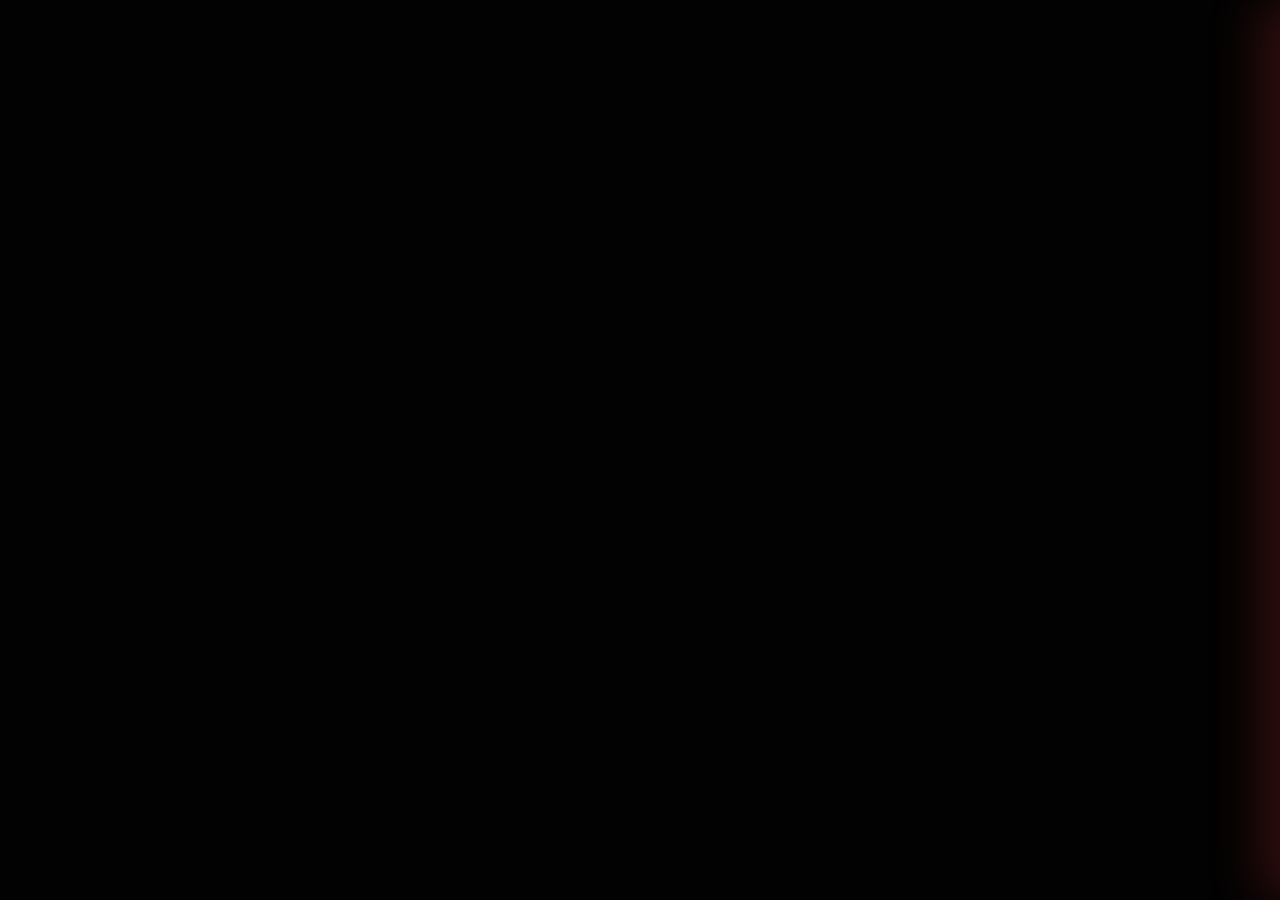
==== index.html @ f8d6e6d7 "Add files via upload" ====
<!DOCTYPE html>
<html lang="tr">
<head>
    <meta charset="UTF-8">
    <meta name="viewport" content="width=device-width, initial-scale=1.0">
    <title>The Aero Group | Hub</title>
    <link rel="stylesheet" href="style.css">
</head>
<body>

    <div id="hub-screen">
        <div class="hub-intro" id="hub-intro">
            <img src="WhatsApp Image 2026-09-01 at 22.31.43.jpeg" alt="The Aero Group">
        </div>
        
        <div class="hub-projects" id="hub-projects">
            <h2>Aktif Projeler</h2>
            <div class="project-grid">
                <div class="project-card" id="open-aeromc">
                    <img src="aeromc.png" alt="AeroMC Logo">
                    <span>AeroMC Panel</span>
                </div>
            </div>
        </div>
    </div>

    <div id="wipe-transition">
        <img src="aeroguard-v2.png" alt="Yükleniyor...">
    </div>

    <div id="aeromc-site">
        
        <div id="intro-screen"></div>
        <img src="aeromc.png" alt="AeroMC İntro" id="intro-logo" class="intro-logo-hub">

        <div class="bg-particles"></div>

        <nav class="navbar">
            <div class="nav-brand">
                <img src="aeromc.png" alt="AeroMC Logo" class="nav-logo" id="nav-logo">
                AeroMC
            </div>
            <ul class="nav-links">
                <li><a href="#features">Özellikler</a></li>
                <li><a href="#security">AeroGuard</a></li>
                <li><a href="#download">İndir</a></li>
            </ul>
            <div class="nav-copyright">&copy; 2026 AeroMC By The Aero Group</div>
        </nav>

        <header class="hero">
            <div class="hero-content">
                <img src="aeromc.png" alt="AeroMC Main Logo" class="hero-logo">
                <h1 class="glitch" data-text="AeroMC">AeroMC</h1>
                <p>Sadece bir panel değil. Exaroton, Pterodactyl ve yerel sunucuların için tam donanımlı otomasyon, güvenlik ve performans ekosistemi.</p>
                <a href="#features" class="scroll-down-btn">Keşfet ↓</a>
            </div>
        </header>

        <section id="features" class="features-wrapper">
            <h2 class="section-title">Neden AeroMC?</h2>
            <div class="features">
                <div class="feature-card clickable" data-feature="performance">
                    <h3>⚡ Akıllı Performans & Kriz Modu</h3>
                    <p>Çökme Doktoru ve Kriz Modu ile sunucunu otomatik korumaya al. (Detaylar için tıkla)</p>
                </div>
                <div class="feature-card clickable" data-feature="network">
                    <h3>☁️ Exaroton & Pterodactyl Ağı</h3>
                    <p>Tüm sunucularını tek bir Filo Paneli'nden yönet ve kredi koruması sağla. (Detaylar için tıkla)</p>
                </div>
                <div class="feature-card clickable" data-feature="mods">
                    <h3>📦 Tek Tık Mod & Eklenti Merkezi</h3>
                    <p>Modrinth entegrasyonu ile sürüm ve loader uyumlu mod arama. (Detaylar için tıkla)</p>
                </div>
                <div class="feature-card clickable" data-feature="automation">
                    <h3>🤖 Otomasyon & Bildirimler</h3>
                    <p>Discord webhook bildirimleri ve otomatik uyku/kurtarma mekanizmaları. (Detaylar için tıkla)</p>
                </div>
                <div class="feature-card clickable" data-feature="ingame">
                    <h3>🎮 Oyun İçi Kısayollar (.aeromc)</h3>
                    <p>Eklenti kurmana gerek kalmadan OP yetkilileri oyun içinden komut verebilir. (Detaylar için tıkla)</p>
                </div>
                <div class="feature-card clickable" data-feature="wizard">
                    <h3>🛠️ Gelişmiş Kurulum Sihirbazı</h3>
                    <p>Survival, SMP, Creative ve Modlu hazır şablonlarla hızlı kurulum. (Detaylar için tıkla)</p>
                </div>
            </div>
        </section>

        <section id="security" class="aeroguard-section">
            <div class="aeroguard-content">
                <img src="aeroguard-v2.png" alt="AeroGuard V2.3 Logo" class="ag-main-logo">
                <h2 class="ag-title">🛡️ AeroGuard V2.3</h2>
                <p class="ag-subtitle">Bir sunucu panelinden çok, şifreli bir dijital kasa.</p>
                
                <div class="ag-grid">
                    <div class="ag-item clickable" data-feature="ag_vault">
                        <h4>AES-256-GCM Kasa</h4>
                        <p>API anahtarları ve webhook bilgileri kilit altındadır. (İncele)</p>
                    </div>
                    <div class="ag-item clickable" data-feature="ag_protection">
                        <h4>Pano & Veri Koruması</h4>
                        <p>Kopyalama, kesme ve sürükleme tamamen kısıtlanmıştır. (İncele)</p>
                    </div>
                    <div class="ag-item clickable" data-feature="ag_path">
                        <h4>SafePathGuard</h4>
                        <p>Yerel dosya yolu izolasyonu sağlar. (İncele)</p>
                    </div>
                    <div class="ag-item clickable" data-feature="ag_tls">
                        <h4>RSA-3072 & TLS</h4>
                        <p>TLS 1.2/1.3 zorunluluğu ve Rate Limit koruması. (İncele)</p>
                    </div>
                </div>
            </div>
        </section>

        <section id="download" class="download-section">
            <h2 id="osGreeting" class="os-greeting">Sistemin Algılanıyor...</h2>
            
            <div class="download-container" id="dlContainer">
                <div class="glow-core"></div>
                <div class="shatter-piece left-piece"></div>
                <div class="shatter-piece right-piece"></div>
                <button class="download-btn" id="dlBtn">
                    <span class="os-icon" id="osIcon">💻</span>
                    <span id="btnText">Yükleniyor...</span>
                </button>
            </div>
            <div class="download-status" id="dlStatus"></div>

            <p class="license-info">
                AeroMC'yi indirerek <span id="openLicense" class="license-link">Lisans şartlarını</span> kabul etmiş olursunuz.
            </p>
        </section>

        <div id="licenseModal" class="modal">
            <div class="modal-content">
                <span class="close-modal" id="closeLicense">&times;</span>
                <h2>AeroMC Lisans Sözleşmesi</h2>
                <pre>
AeroMC Server Panel
Copyright (c) 2026 The Aero Group. All rights reserved.

This software is provided for installation and use by authorized recipients.
No right to redistribute, sell, sublicense, modify, or use the source code is
granted except by separate written permission from the copyright holder.
                </pre>
            </div>
        </div>

        <div id="featureOverlay" class="feature-overlay">
            <div class="feature-overlay-content">
                <span class="close-overlay" id="closeOverlay">&times;</span>
                <div id="foIcon" class="fo-icon"></div>
                <h2 id="foTitle" class="fo-title"></h2>
                <div id="foDesc" class="fo-desc"></div>
            </div>
        </div>
    </div> 

    <script src="app.js"></script>
</body>
</html>
---- style.css ----
* { margin: 0; padding: 0; box-sizing: border-box; }
html { scroll-behavior: smooth; }
body { font-family: 'Segoe UI', Tahoma, Geneva, Verdana, sans-serif; background-color: #000; color: #e6edf3; overflow-x: hidden; }

/* ========================================= */
/* THE AERO GROUP HUB VE GEÇİŞ               */
/* ========================================= */
#hub-screen {
    position: fixed; top: 0; left: 0; width: 100vw; height: 100vh;
    background: #020202; z-index: 100000; display: flex; justify-content: center; align-items: center;
}
.hub-intro { position: absolute; opacity: 0; animation: cinematicIntro 4s cubic-bezier(0.25, 1, 0.5, 1) forwards; }
/* Logodaki dış parlama (glow) silindi */
.hub-intro img { width: 350px; height: auto; } 

@keyframes cinematicIntro {
    0% { opacity: 0; transform: scale(0.85); filter: blur(10px); }
    25% { opacity: 1; transform: scale(1); filter: blur(0px); }
    75% { opacity: 1; transform: scale(1); filter: blur(0px); }
    100% { opacity: 0; transform: scale(1.1); filter: blur(10px); }
}

.hub-projects { position: absolute; opacity: 0; pointer-events: none; transition: opacity 1.5s ease; text-align: center; }
.hub-projects h2 { font-size: 2.5rem; margin-bottom: 50px; color: #fff; letter-spacing: 3px; text-shadow: 0 0 20px rgba(255, 255, 255, 0.3); }
.project-grid { display: flex; gap: 40px; justify-content: center; }
.project-card { background: rgba(20, 20, 25, 0.8); border: 1px solid #2a2a35; padding: 30px 40px; border-radius: 16px; cursor: pointer; transition: all 0.4s; display: flex; flex-direction: column; align-items: center; gap: 20px; min-width: 220px; position: relative; overflow: hidden; }
.project-card::before { content: ''; position: absolute; top: 0; left: 0; width: 100%; height: 4px; background: #58a6ff; transform: scaleX(0); transition: transform 0.4s; }
.project-card:hover { transform: translateY(-10px); border-color: #58a6ff; box-shadow: 0 15px 40px rgba(88, 166, 255, 0.2); background: rgba(30, 30, 40, 0.9); }
.project-card:hover::before { transform: scaleX(1); }
.project-card img { width: 90px; height: auto; transition: transform 0.4s; }
.project-card:hover img { transform: scale(1.1); }
.project-card span { font-size: 1.3rem; font-weight: bold; color: #fff; }

/* GEÇİŞ (WIPE) */
#wipe-transition {
    position: fixed; top: 0; right: -100vw; width: 100vw; height: 100vh;
    background: #020202; z-index: 200000; display: flex; justify-content: center; align-items: center;
    transition: right 0.8s cubic-bezier(0.77, 0, 0.175, 1); 
    border-left: 5px solid #ff4444; box-shadow: -20px 0 50px rgba(255, 68, 68, 0.2);
}
#wipe-transition img { width: 250px; animation: wipeSpin 1.5s ease-in-out infinite alternate; }
@keyframes wipeSpin { 0% { transform: scale(0.9) rotate(-10deg); filter: drop-shadow(0 0 20px #ff4444); } 100% { transform: scale(1.1) rotate(10deg); filter: drop-shadow(0 0 50px #ff4444); } }
.wipe-active { right: 0vw !important; }
.wipe-out { right: 100vw !important; }

/* ========================================= */
/* AEROMC SİTESİ VE UÇAN LOGO                */
/* ========================================= */
#aeromc-site { display: none; opacity: 0; transition: opacity 1s ease; position: relative; min-height: 100vh; background-color: #050505; }
.bg-particles { position: fixed; top: 0; left: 0; width: 100%; height: 100%; background: radial-gradient(circle at center, #111a2e 0%, #050505 100%); z-index: 0; }

/* Siyah Arka Plan (Uçuş Animasyonu İçin) */
#intro-screen {
    position: fixed; top: 0; left: 0; width: 100vw; height: 100vh;
    background: #050505; z-index: 100000; transition: opacity 1s ease-in-out;
}

.intro-logo-hub {
    position: fixed; top: 50%; left: 50%; transform: translate(-50%, -50%);
    width: 250px; height: auto; z-index: 100001;
    filter: drop-shadow(0 0 40px rgba(88, 166, 255, 0.8));
    animation: introFloat 2.5s ease-in-out infinite;
    pointer-events: none; opacity: 0; 
}
@keyframes introFloat { 0%, 100% { margin-top: 0; } 50% { margin-top: -25px; } }

/* NAVBAR */
.navbar { position: fixed; top: 0; left: 0; width: 100%; display: flex; justify-content: space-between; align-items: center; padding: 15px 40px; background: rgba(5, 5, 5, 0.7); backdrop-filter: blur(10px); border-bottom: 1px solid rgba(255, 255, 255, 0.05); z-index: 100; }
.nav-brand { font-size: 1.5rem; font-weight: bold; color: #58a6ff; letter-spacing: 1px; }
.nav-logo { height: 30px; width: auto; margin-right: 10px; vertical-align: middle; opacity: 0; } 
.nav-links { display: flex; list-style: none; gap: 30px; }
.nav-links a { color: #c9d1d9; text-decoration: none; transition: color 0.3s; }
.nav-links a:hover { color: #58a6ff; }
.nav-copyright { font-size: 0.8rem; color: #8b949e; }

/* KAHRAMAN ALANI VE ÖZELLİKLER */
.hero { min-height: 100vh; display: flex; justify-content: center; align-items: center; text-align: center; padding: 20px; position: relative; z-index: 5;}
.hero-logo { width: 200px; height: auto; margin-bottom: 20px; filter: drop-shadow(0 0 20px rgba(88, 166, 255, 0.4)); animation: agFloat 4s ease-in-out infinite; cursor: pointer; }
.hero-content h1 { font-size: 5rem; font-weight: 900; color: #ffffff; margin-bottom: 20px; text-shadow: 0 0 30px rgba(88, 166, 255, 0.4); }
.hero-content p { font-size: 1.2rem; color: #8b949e; max-width: 700px; margin: 0 auto 40px auto; line-height: 1.6; }

.features-wrapper { padding: 80px 20px; max-width: 1300px; margin: 0 auto; position: relative; z-index: 5;}
.section-title { text-align: center; font-size: 2.5rem; margin-bottom: 50px; color: #ffffff; }
.features { display: grid; grid-template-columns: repeat(auto-fit, minmax(350px, 1fr)); gap: 25px; }
.feature-card { background: rgba(22, 27, 34, 0.4); padding: 30px; border-radius: 12px; border: 1px solid #30363d; backdrop-filter: blur(5px); transition: transform 0.3s, border-color 0.3s; }
.feature-card:hover { transform: translateY(-5px); border-color: #58a6ff; background: rgba(22, 27, 34, 0.8); }
.feature-card h3 { color: #e6edf3; margin-bottom: 15px; font-size: 1.2rem; }
.feature-card p { color: #8b949e; line-height: 1.6; font-size: 0.95rem; }

/* AEROGUARD */
.aeroguard-section { position: relative; z-index: 5; background: linear-gradient(180deg, transparent 0%, rgba(20, 5, 5, 0.8) 20%, rgba(20, 5, 5, 0.8) 80%, transparent 100%); padding: 100px 20px; border-top: 1px solid rgba(255, 50, 50, 0.2); border-bottom: 1px solid rgba(255, 50, 50, 0.2); }
.aeroguard-content { max-width: 1000px; margin: 0 auto; text-align: center; }
.ag-main-logo { width: 150px; height: auto; margin-bottom: 25px; filter: drop-shadow(0 0 30px rgba(255, 50, 50, 0.3)); animation: agPulse 3s infinite alternate; cursor: pointer;}
.ag-title { color: #ff4444; font-size: 2.5rem; margin-bottom: 10px; text-shadow: 0 0 15px rgba(255, 50, 50, 0.4); }
.ag-subtitle { color: #8b949e; font-size: 1.1rem; margin-bottom: 50px; }
.ag-grid { display: grid; grid-template-columns: repeat(auto-fit, minmax(220px, 1fr)); gap: 20px; text-align: left; }
.ag-item { background: #050505; border: 1px solid #161b22; padding: 25px; border-radius: 10px; position: relative; overflow: hidden; }
.ag-item::before { content: ''; position: absolute; top: 0; left: 0; width: 4px; height: 100%; background: #ff4444; opacity: 0.5; }
.ag-item h4 { color: #e6edf3; margin-bottom: 10px; font-size: 1.1rem; }
.ag-item p { color: #8b949e; font-size: 0.9rem; line-height: 1.5; }

/* İNDİRME ALANI VE PATLAYAN BUTON */
.download-section { min-height: 50vh; display: flex; flex-direction: column; justify-content: center; align-items: center; text-align: center; padding: 80px 20px; position: relative; z-index: 5;}
.os-greeting { font-size: 2rem; color: #ffffff; margin-bottom: 40px; font-weight: 300; }
.os-greeting span { color: #58a6ff; font-weight: bold; }

.download-container { position: relative; display: inline-block; padding: 20px; perspective: 1000px; margin-bottom: 20px; }
.glow-core { position: absolute; top: 50%; left: 50%; transform: translate(-50%, -50%); width: 100%; height: 100%; background: radial-gradient(circle, #58a6ff 0%, transparent 70%); opacity: 0; filter: blur(20px); z-index: 0; }
.download-btn { position: relative; z-index: 10; padding: 18px 45px; font-size: 1.4rem; font-weight: bold; color: #fff; background: linear-gradient(45deg, #1f6feb, #238636); border: none; border-radius: 8px; cursor: pointer; box-shadow: 0 4px 15px rgba(0,0,0,0.5); display: flex; align-items: center; gap: 12px; transition: transform 0.1s ease; }
.shatter-piece { position: absolute; top: 50%; width: 30px; height: 70%; background: rgba(255, 255, 255, 0.1); backdrop-filter: blur(4px); border: 1px solid rgba(255, 255, 255, 0.2); border-radius: 4px; z-index: 5; pointer-events: none; }
.left-piece { left: 0; transform: translateY(-50%); }
.right-piece { right: 0; transform: translateY(-50%); }

.download-container.exploding .glow-core { opacity: 1; animation: pulseLight 1s infinite alternate; }
.download-container.exploding .left-piece { transform: translate(-100px, -50px) rotate(-45deg) scale(0.5); opacity: 0; transition: 0.5s; }
.download-container.exploding .right-piece { transform: translate(100px, 50px) rotate(45deg) scale(0.5); opacity: 0; transition: 0.5s; }
.download-container.exploding .download-btn { background: #ffffff; color: #000; transform: scale(0.95); box-shadow: 0 0 40px #58a6ff, 0 0 80px #3fb950; }

/* OVERLAY VE MODALLAR */
.modal { display: none; position: fixed; z-index: 999; left: 0; top: 0; width: 100%; height: 100%; background-color: rgba(0, 0, 0, 0.8); backdrop-filter: blur(5px); }
.modal-content { background-color: #0d1117; margin: 5% auto; padding: 30px; border: 1px solid #30363d; border-radius: 12px; width: 80%; max-width: 800px; position: relative; box-shadow: 0 15px 50px rgba(0,0,0,0.8); }
.close-modal { position: absolute; top: 20px; right: 25px; color: #8b949e; font-size: 28px; cursor: pointer; }

.feature-overlay { position: fixed; top: 0; left: 0; width: 100vw; height: 100vh; background: rgba(5, 5, 5, 0.85); backdrop-filter: blur(15px); z-index: 2000; display: flex; justify-content: center; align-items: center; opacity: 0; pointer-events: none; transition: opacity 0.4s ease; }
.feature-overlay.active { opacity: 1; pointer-events: all; }
.feature-overlay-content { background: #0d1117; border: 1px solid #30363d; padding: 60px 40px; border-radius: 16px; width: 90%; max-width: 800px; text-align: center; transform: translateY(50px) scale(0.95); transition: transform 0.4s; }
.feature-overlay.active .feature-overlay-content { transform: translateY(0) scale(1); }
.close-overlay { position: absolute; top: 20px; right: 30px; font-size: 35px; color: #8b949e; cursor: pointer; }
.fo-icon { font-size: 5rem; margin-bottom: 20px; display: inline-block; }
.fo-title { color: #58a6ff; font-size: 2.2rem; margin-bottom: 20px; }
.fo-desc { color: #c9d1d9; font-size: 1.1rem; line-height: 1.8; text-align: left; }
.fo-desc ul { margin-top: 15px; padding-left: 20px; list-style: none; }
.fo-desc ul li::before { content: "▹"; color: #3fb950; margin-right: 10px; }

.clickable { cursor: pointer; position: relative; }
.clickable::after { content: "Daha fazla bilgi ↗"; position: absolute; bottom: 15px; right: 20px; font-size: 0.8rem; color: #58a6ff; opacity: 0; transition: opacity 0.3s; }
.clickable:hover::after { opacity: 1; }

/* EFEKTLER (Mause, Patlama, Yerçekimi vb.) */
.anim-pulse { animation: agPulse 1.5s infinite alternate; }
.anim-spin { animation: agSpin 4s linear infinite; }
.anim-float { animation: agFloat 3s ease-in-out infinite; }
@keyframes agPulse { 0% { transform: scale(1); filter: drop-shadow(0 0 10px #58a6ff); } 100% { transform: scale(1.15); filter: drop-shadow(0 0 30px #58a6ff); } }
@keyframes agSpin { 100% { transform: rotate(360deg); } }
@keyframes agFloat { 0% { transform: translateY(0); } 50% { transform: translateY(-15px); } 100% { transform: translateY(0); } }

.cursor-glow { position: fixed; top: 0; left: 0; width: 500px; height: 500px; background: radial-gradient(circle, rgba(88, 166, 255, 0.08) 0%, transparent 60%); border-radius: 50%; transform: translate(-50%, -50%); pointer-events: none; z-index: 9999; mix-blend-mode: screen; }

.global-flash { position: fixed; top: 0; left: 0; width: 100vw; height: 100vh; z-index: 50; pointer-events: none; mix-blend-mode: screen; background: radial-gradient(circle farthest-corner at var(--x, 50%) var(--y, 50%), rgba(88, 166, 255, 1) 0%, rgba(63, 185, 80, 0.7) 40%, transparent 90%); clip-path: circle(0% at var(--x, 50%) var(--y, 50%)); opacity: 0; }
.global-flash.ignite { animation: flashGrow 1.2s cubic-bezier(0.25, 1, 0.5, 1) forwards; }
.global-flash.extinguish { animation: flashShrink 1s cubic-bezier(0.5, 0, 0.25, 1) forwards; }
@keyframes flashGrow { 0% { clip-path: circle(0% at var(--x, 50%) var(--y, 50%)); opacity: 0; } 10% { opacity: 1; } 100% { clip-path: circle(150% at var(--x, 50%) var(--y, 50%)); opacity: 1; } }
@keyframes flashShrink { 0% { clip-path: circle(150% at var(--x, 50%) var(--y, 50%)); opacity: 1; } 80% { opacity: 1; } 100% { clip-path: circle(0% at var(--x, 50%) var(--y, 50%)); opacity: 0; } }

.falling { animation: gravityDrop 2s cubic-bezier(0.28, 0.84, 0.42, 1) forwards !important; }
@keyframes gravityDrop {
    0% { transform: translateY(0) rotate(0deg); animation-timing-function: ease-in; }
    40% { transform: translateY(var(--drop-y)) rotate(15deg); animation-timing-function: ease-out; }
    55% { transform: translateY(calc(var(--drop-y) - 80px)) rotate(30deg); animation-timing-function: ease-in; }
    70% { transform: translateY(var(--drop-y)) rotate(45deg); animation-timing-function: ease-out; }
    85% { transform: translateY(calc(var(--drop-y) - 30px)) rotate(60deg); animation-timing-function: ease-in; }
    100% { transform: translateY(var(--drop-y)) rotate(75deg); opacity: 0.5; }
}
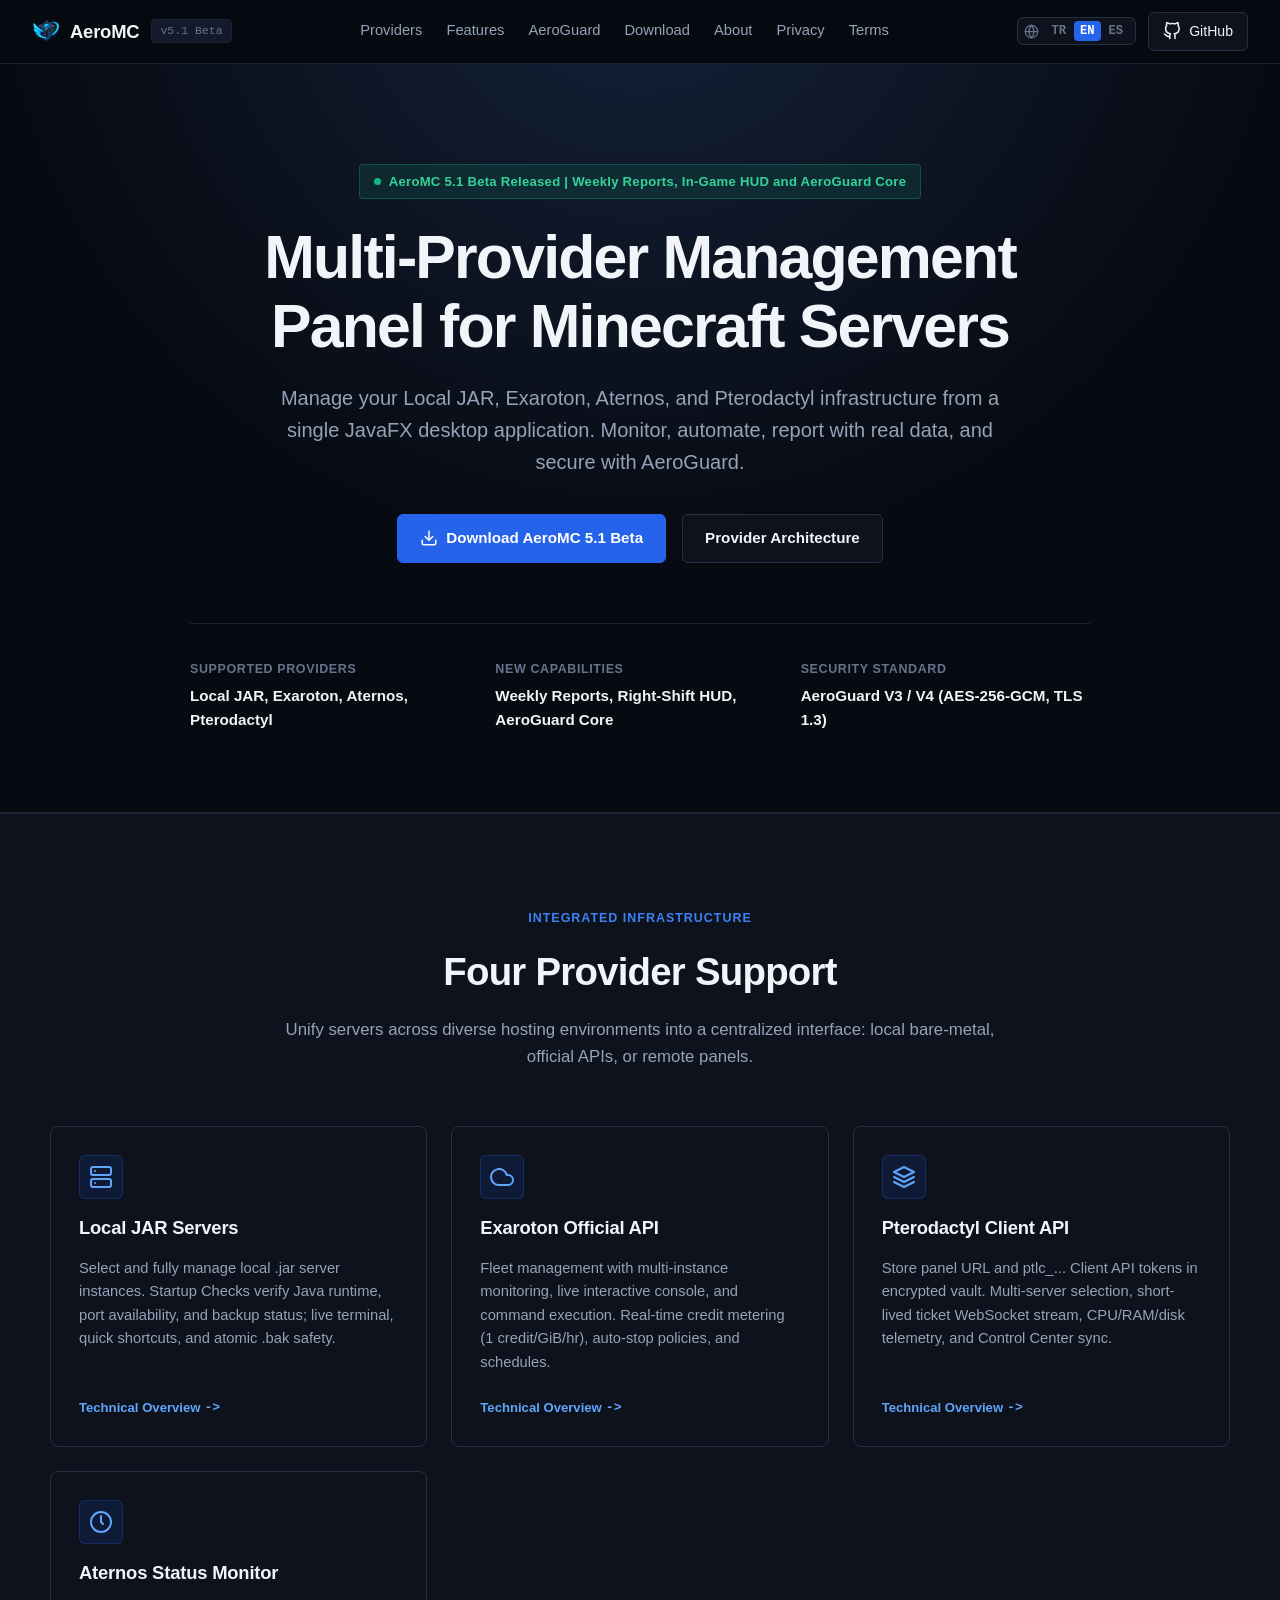
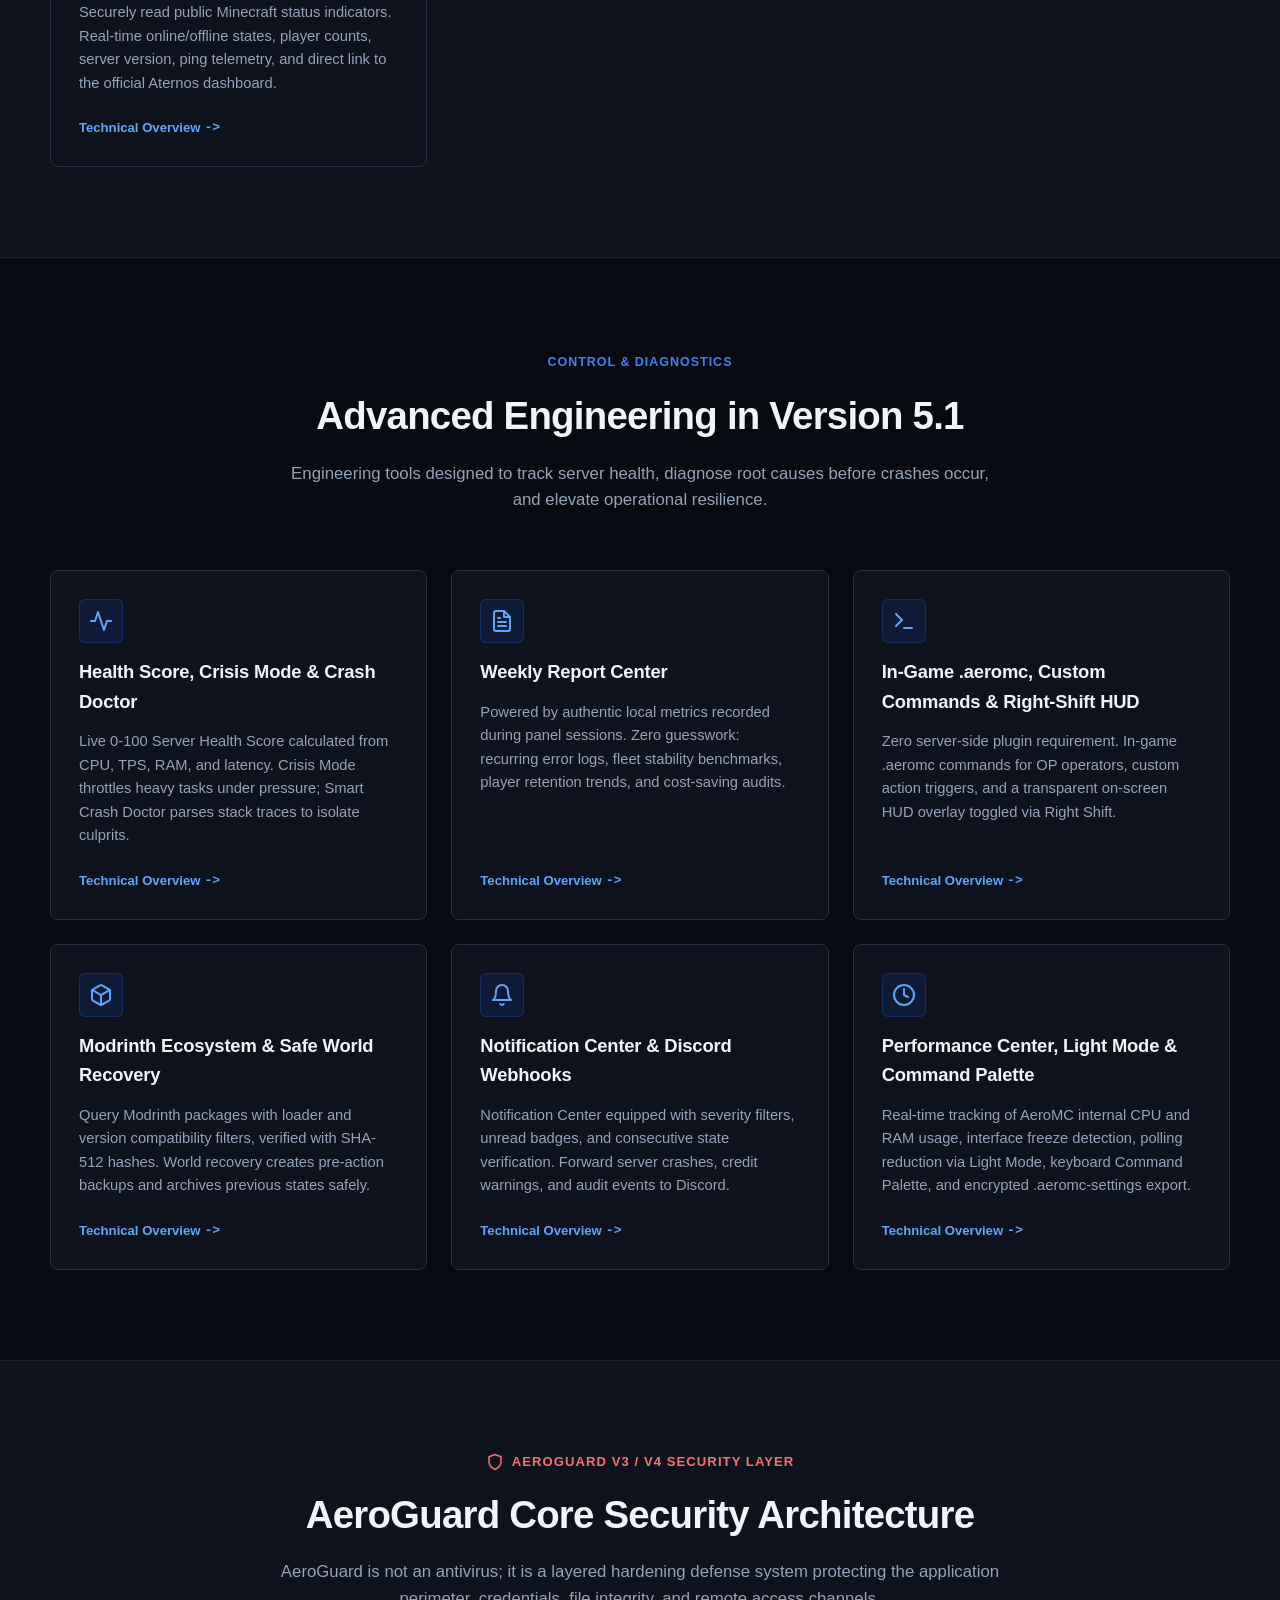
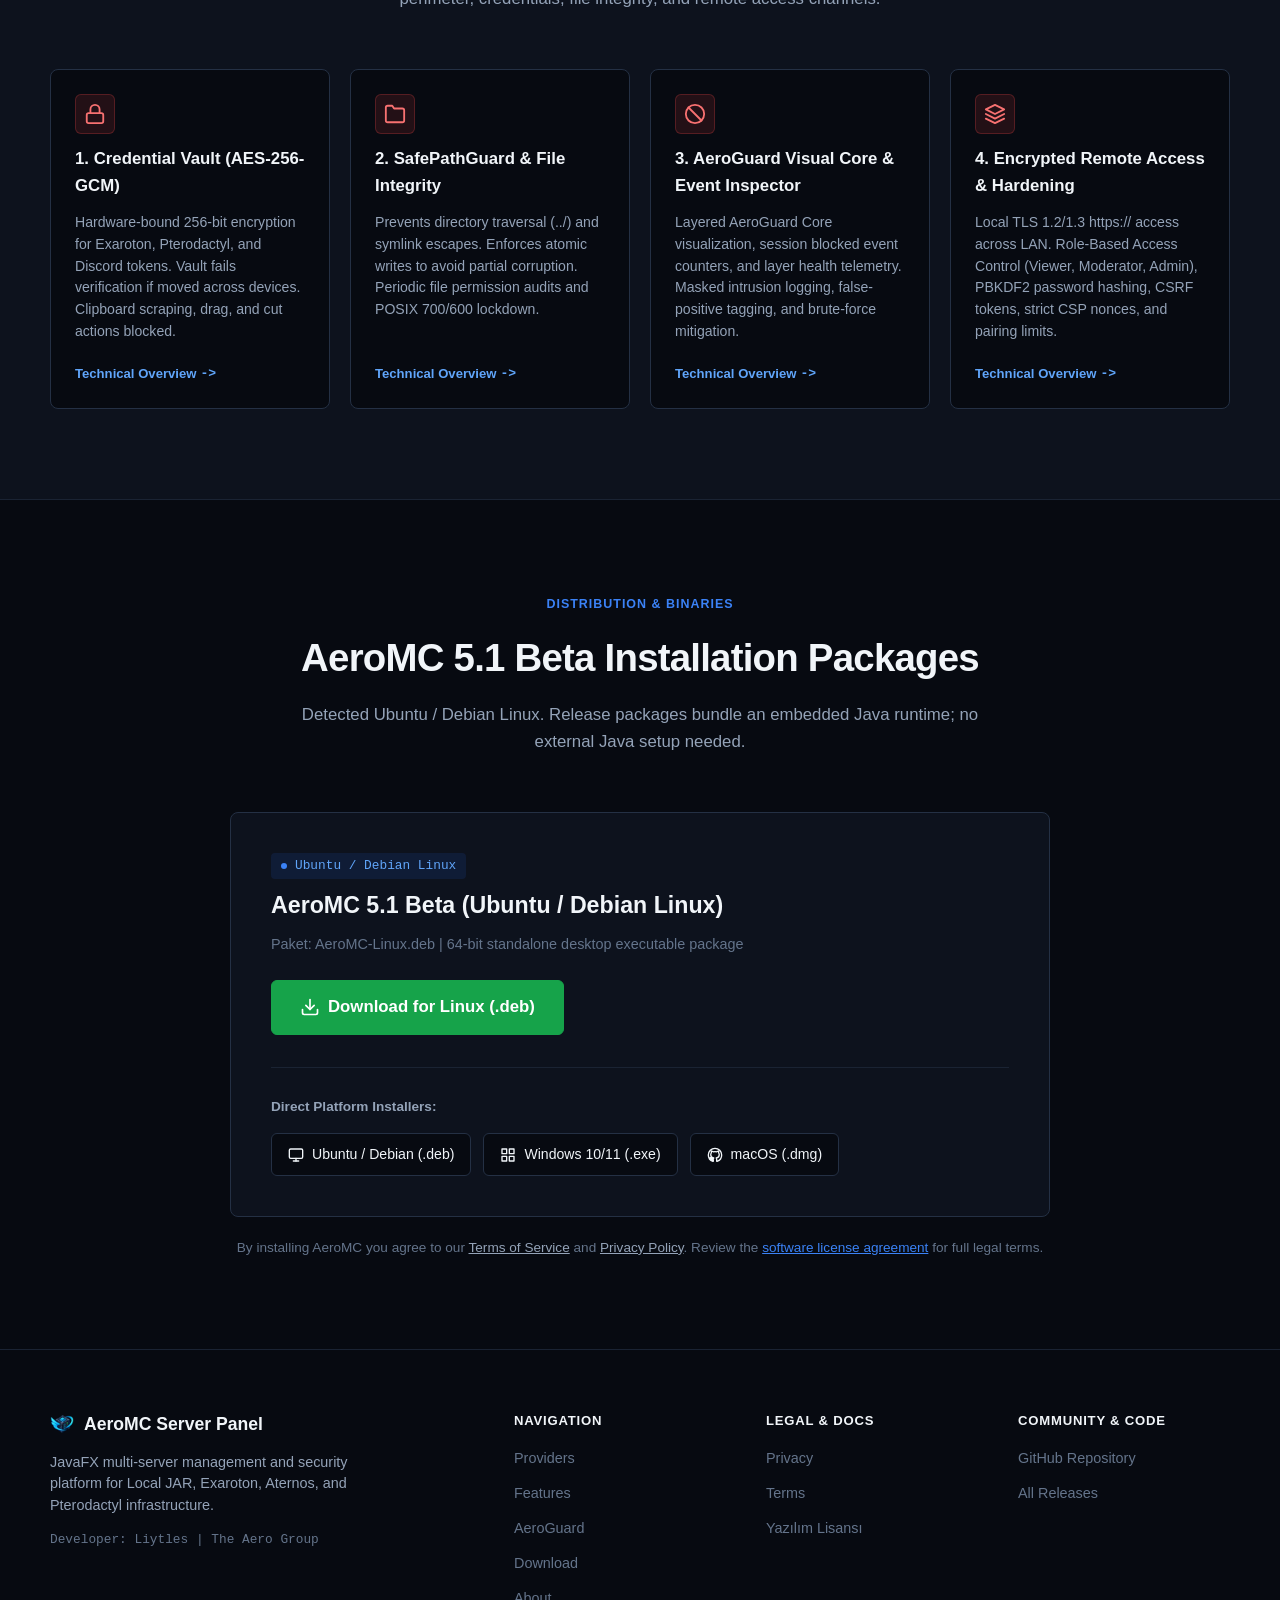
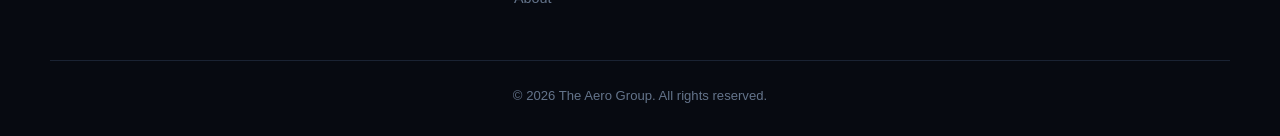
==== commit 2b3ea194: "Add files via upload" ====
--- a/index.html
+++ b/index.html
@@ -3,161 +3,494 @@
 <head>
     <meta charset="UTF-8">
     <meta name="viewport" content="width=device-width, initial-scale=1.0">
-    <title>The Aero Group | Hub</title>
+    <title>AeroMC 5.1 Beta | Çoklu Minecraft Sunucu Yönetim ve Güvenlik Paneli</title>
+    <meta name="description" content="Yerel JAR, Exaroton, Aternos ve Pterodactyl için JavaFX çoklu sunucu paneli. Haftalık Rapor Merkezi, eklentisiz oyun içi HUD ve AeroGuard güvenlik katmanı.">
+    <link rel="icon" type="image/svg+xml" href="favicon.svg">
+    <link rel="canonical" href="https://aeromc.app/">
     <link rel="stylesheet" href="style.css">
 </head>
 <body>
 
-    <div id="hub-screen">
-        <div class="hub-intro" id="hub-intro">
-            <img src="WhatsApp Image 2026-09-01 at 22.31.43.jpeg" alt="The Aero Group">
-        </div>
-        
-        <div class="hub-projects" id="hub-projects">
-            <h2>Aktif Projeler</h2>
-            <div class="project-grid">
-                <div class="project-card" id="open-aeromc">
-                    <img src="aeromc.png" alt="AeroMC Logo">
-                    <span>AeroMC Panel</span>
-                </div>
+    <header class="navbar">
+        <div class="nav-brand">
+            <a href="index.html" class="brand-link">
+                <img src="aeromc.png" alt="AeroMC Logo" class="nav-logo-static">
+                <span>AeroMC</span>
+            </a>
+            <span class="version-badge" data-i18n="version.badge">v5.1 Beta</span>
+        </div>
+        <nav class="nav-links">
+            <a href="#providers" data-i18n="nav.providers">Sağlayıcılar</a>
+            <a href="#features" data-i18n="nav.features">Özellikler</a>
+            <a href="#security" data-i18n="nav.security">AeroGuard</a>
+            <a href="#download" data-i18n="nav.download">İndir</a>
+            <a href="#" id="openAboutBtn" data-i18n="nav.about">Hakkında</a>
+            <a href="privacy.html" data-i18n="nav.privacy">Gizlilik</a>
+            <a href="terms.html" data-i18n="nav.terms">Şartlar</a>
+        </nav>
+        <div class="nav-actions">
+            <div class="lang-selector">
+                <svg width="15" height="15" viewBox="0 0 24 24" fill="none" stroke="currentColor" stroke-width="2" stroke-linecap="round" stroke-linejoin="round" aria-hidden="true">
+                    <circle cx="12" cy="12" r="10"></circle>
+                    <line x1="2" y1="12" x2="22" y2="12"></line>
+                    <path d="M12 2a15.3 15.3 0 0 1 4 10 15.3 15.3 0 0 1-4 10 15.3 15.3 0 0 1-4-10 15.3 15.3 0 0 1 4-10z"></path>
+                </svg>
+                <div class="lang-switch-group">
+                    <button type="button" class="lang-btn" data-lang="tr" aria-label="Türkçe">TR</button>
+                    <button type="button" class="lang-btn" data-lang="en" aria-label="English">EN</button>
+                    <button type="button" class="lang-btn" data-lang="es" aria-label="Español">ES</button>
+                </div>
+            </div>
+            <a href="https://github.com/Liytles/AeroMCServerPanel" target="_blank" rel="noopener noreferrer" class="btn-github">
+                <svg width="18" height="18" viewBox="0 0 24 24" fill="none" stroke="currentColor" stroke-width="2" stroke-linecap="round" stroke-linejoin="round" aria-hidden="true">
+                    <path d="M9 19c-5 1.5-5-2.5-7-3m14 6v-3.87a3.37 3.37 0 0 0-.94-2.61c3.14-.35 6.44-1.54 6.44-7A5.44 5.44 0 0 0 20 4.77 5.07 5.07 0 0 0 19.91 1S18.73.65 16 2.48a13.38 13.38 0 0 0-7 0C6.27.65 5.09 1 5.09 1A5.07 5.07 0 0 0 5 4.77a5.44 5.44 0 0 0-1.5 3.78c0 5.42 3.3 6.61 6.44 7A3.37 3.37 0 0 0 9 18.13V22"></path>
+                </svg>
+                <span>GitHub</span>
+            </a>
+        </div>
+    </header>
+
+    <main>
+        <!-- HERO SECTION -->
+        <section class="hero">
+            <div class="hero-container">
+                <div class="hero-badge">
+                    <span class="status-dot"></span>
+                    <span data-i18n="hero.badge">AeroMC 5.1 Beta Yayında | Haftalık Rapor, Oyun İçi HUD ve AeroGuard Core</span>
+                </div>
+                <h1 class="hero-title" data-i18n="hero.title">Minecraft Sunucuları İçin Çoklu Sağlayıcı Yönetim Paneli</h1>
+                <p class="hero-subtitle" data-i18n="hero.subtitle">
+                    Yerel JAR, Exaroton, Aternos ve Pterodactyl altyapılarınızı tek bir JavaFX masaüstü uygulamasından yönetin. Sunucuyu izleyin, otomatikleştirin, gerçek verilerle raporlayın ve AeroGuard ile güvene alın.
+                </p>
+
+                <div class="hero-cta-group">
+                    <a href="#download" class="btn btn-primary">
+                        <svg width="18" height="18" viewBox="0 0 24 24" fill="none" stroke="currentColor" stroke-width="2" stroke-linecap="round" stroke-linejoin="round" aria-hidden="true">
+                            <path d="M21 15v4a2 2 0 0 1-2 2H5a2 2 0 0 1-2-2v-4"></path>
+                            <polyline points="7 10 12 15 17 10"></polyline>
+                            <line x1="12" y1="15" x2="12" y2="3"></line>
+                        </svg>
+                        <span data-i18n="hero.cta.download">AeroMC 5.1 Beta İndir</span>
+                    </a>
+                    <a href="#providers" class="btn btn-secondary">
+                        <span data-i18n="hero.cta.providers">Sağlayıcı Mimarisi</span>
+                    </a>
+                </div>
+
+                <div class="hero-specs-row">
+                    <div class="spec-item">
+                        <span class="spec-label" data-i18n="hero.spec.providers.label">Desteklenen Sağlayıcılar</span>
+                        <span class="spec-val" data-i18n="hero.spec.providers.val">Yerel JAR, Exaroton, Aternos, Pterodactyl</span>
+                    </div>
+                    <div class="spec-item">
+                        <span class="spec-label" data-i18n="hero.spec.new.label">Yeni Özellikler</span>
+                        <span class="spec-val" data-i18n="hero.spec.new.val">Haftalık Rapor, Sağ Shift HUD, AeroGuard Core</span>
+                    </div>
+                    <div class="spec-item">
+                        <span class="spec-label" data-i18n="hero.spec.security.label">Güvenlik Standardı</span>
+                        <span class="spec-val" data-i18n="hero.spec.security.val">AeroGuard V3 / V4 (AES-256-GCM, TLS 1.3)</span>
+                    </div>
+                </div>
+            </div>
+        </section>
+
+        <!-- PROVIDERS SECTION -->
+        <section id="providers" class="section section-dark">
+            <div class="section-container">
+                <header class="section-header">
+                    <span class="section-tag" data-i18n="providers.tag">Entegre Altyapılar</span>
+                    <h2 class="section-heading" data-i18n="providers.heading">Dört Sağlayıcı Desteği</h2>
+                    <p class="section-desc" data-i18n="providers.desc">
+                        Farklı platformlardaki sunucularınızı tek bir merkezde toplayın: yerel donanım, resmî API veya uzak paneller.
+                    </p>
+                </header>
+
+                <div class="features-grid">
+                    <article class="feature-card clickable" data-feature="prov_local" tabindex="0">
+                        <div class="feature-icon">
+                            <svg width="24" height="24" viewBox="0 0 24 24" fill="none" stroke="currentColor" stroke-width="2" stroke-linecap="round" stroke-linejoin="round" aria-hidden="true">
+                                <rect x="2" y="2" width="20" height="8" rx="2" ry="2"></rect>
+                                <rect x="2" y="14" width="20" height="8" rx="2" ry="2"></rect>
+                                <line x1="6" y1="6" x2="6.01" y2="6"></line>
+                                <line x1="6" y1="18" x2="6.01" y2="18"></line>
+                            </svg>
+                        </div>
+                        <h3 data-i18n="prov.local.title">Yerel JAR Sunucuları</h3>
+                        <p data-i18n="prov.local.desc">Yerel .jar sunucusu seçme ve tam yönetim. Başlatma öncesi Java, port ve yedek kontrolü yapan Başlatma Kontrolü; canlı konsol, hızlı komutlar ve güvenli .bak yedeği.</p>
+                        <span class="card-action" data-i18n="card.details">Detayları İncele</span>
+                    </article>
+
+                    <article class="feature-card clickable" data-feature="prov_exaroton" tabindex="0">
+                        <div class="feature-icon">
+                            <svg width="24" height="24" viewBox="0 0 24 24" fill="none" stroke="currentColor" stroke-width="2" stroke-linecap="round" stroke-linejoin="round" aria-hidden="true">
+                                <path d="M18 10h-1.26A8 8 0 1 0 9 20h9a5 5 0 0 0 0-10z"></path>
+                            </svg>
+                        </div>
+                        <h3 data-i18n="prov.exaroton.title">Exaroton Resmî API</h3>
+                        <p data-i18n="prov.exaroton.desc">Filo Paneli ile çoklu sunucu takibi, canlı konsol ve komut gönderimi. Saatlik maliyet, düşük kredi eşiği ve bütçe koruması, hafta içi/sonu zaman programları ve otomatik çökme kurtarma.</p>
+                        <span class="card-action" data-i18n="card.details">Detayları İncele</span>
+                    </article>
+
+                    <article class="feature-card clickable" data-feature="prov_pterodactyl" tabindex="0">
+                        <div class="feature-icon">
+                            <svg width="24" height="24" viewBox="0 0 24 24" fill="none" stroke="currentColor" stroke-width="2" stroke-linecap="round" stroke-linejoin="round" aria-hidden="true">
+                                <polygon points="12 2 2 7 12 12 22 7 12 2"></polygon>
+                                <polyline points="2 17 12 22 22 17"></polyline>
+                                <polyline points="2 12 12 17 22 12"></polyline>
+                            </svg>
+                        </div>
+                        <h3 data-i18n="prov.pterodactyl.title">Pterodactyl Client API</h3>
+                        <p data-i18n="prov.pterodactyl.desc">Panel URL ve API anahtarını güvenli kasada saklama, çoklu sunucu seçimi. Kısa ömürlü WebSocket biletiyle canlı konsol, CPU/RAM/disk telemetrisi ve Kontrol Merkezi entegrasyonu.</p>
+                        <span class="card-action" data-i18n="card.details">Detayları İncele</span>
+                    </article>
+
+                    <article class="feature-card clickable" data-feature="prov_aternos" tabindex="0">
+                        <div class="feature-icon">
+                            <svg width="24" height="24" viewBox="0 0 24 24" fill="none" stroke="currentColor" stroke-width="2" stroke-linecap="round" stroke-linejoin="round" aria-hidden="true">
+                                <circle cx="12" cy="12" r="10"></circle>
+                                <polyline points="12 6 12 12 14 14"></polyline>
+                            </svg>
+                        </div>
+                        <h3 data-i18n="prov.aternos.title">Aternos Durum Takibi</h3>
+                        <p data-i18n="prov.aternos.desc">Sunucunun herkese açık Minecraft durumunu güvenle kontrol etme. Çevrimiçi/çevrimdışı durumu, oyuncu sayısı, sürüm ve gecikme takibi ile resmî Aternos paneline doğrudan geçiş.</p>
+                        <span class="card-action" data-i18n="card.details">Detayları İncele</span>
+                    </article>
+                </div>
+            </div>
+        </section>
+
+        <!-- CORE FEATURES SECTION -->
+        <section id="features" class="section">
+            <div class="section-container">
+                <header class="section-header">
+                    <span class="section-tag" data-i18n="features.tag">Kontrol ve Analiz Merkezi</span>
+                    <h2 class="section-heading" data-i18n="features.heading">5.1 Sürümüyle Gelen Güçlü Araçlar</h2>
+                    <p class="section-desc" data-i18n="features.desc">
+                        Sunucu sağlığını izleyen, arıza durumlarını önceden teşhis eden ve oyuncu deneyimini artıran mühendislik özellikleri.
+                    </p>
+                </header>
+
+                <div class="features-grid">
+                    <article class="feature-card clickable" data-feature="health_crisis" tabindex="0">
+                        <div class="feature-icon">
+                            <svg width="24" height="24" viewBox="0 0 24 24" fill="none" stroke="currentColor" stroke-width="2" stroke-linecap="round" stroke-linejoin="round" aria-hidden="true">
+                                <polyline points="22 12 18 12 15 21 9 3 6 12 2 12"></polyline>
+                            </svg>
+                        </div>
+                        <h3 data-i18n="feat.health.title">Sağlık Puanı, Kriz Modu ve Çökme Doktoru</h3>
+                        <p data-i18n="feat.health.desc">CPU/TPS, RAM ve gecikme grafikleriyle canlı sağlık puanı. Eşik aşıldığında koruyucu eylemler alan Kriz Modu ve konsol hatalarından kök nedeni bulup döngüyü önleyen Akıllı Çökme Doktoru.</p>
+                        <span class="card-action" data-i18n="card.details">İncele</span>
+                    </article>
+
+                    <article class="feature-card clickable" data-feature="weekly_reports" tabindex="0">
+                        <div class="feature-icon">
+                            <svg width="24" height="24" viewBox="0 0 24 24" fill="none" stroke="currentColor" stroke-width="2" stroke-linecap="round" stroke-linejoin="round" aria-hidden="true">
+                                <path d="M14 2H6a2 2 0 0 0-2 2v16a2 2 0 0 0 2 2h12a2 2 0 0 0 2-2V8z"></path>
+                                <polyline points="14 2 14 8 20 8"></polyline>
+                                <line x1="16" y1="13" x2="8" y2="13"></line>
+                                <line x1="16" y1="17" x2="8" y2="17"></line>
+                                <polyline points="10 9 9 9 8 9"></polyline>
+                            </svg>
+                        </div>
+                        <h3 data-i18n="feat.weekly.title">Haftalık Rapor Merkezi</h3>
+                        <p data-i18n="feat.weekly.desc">Son 7 gündeki gerçek yerel verilerle hazırlanan rapor. Tahmin uydurmaz: tekrarlayan hatalar, en stabil sunucu analizi, yeni ve dönen oyuncu istatistikleri ile Exaroton/Pterodactyl tasarruf tavsiyeleri.</p>
+                        <span class="card-action" data-i18n="card.details">İncele</span>
+                    </article>
+
+                    <article class="feature-card clickable" data-feature="ingame_hud" tabindex="0">
+                        <div class="feature-icon">
+                            <svg width="24" height="24" viewBox="0 0 24 24" fill="none" stroke="currentColor" stroke-width="2" stroke-linecap="round" stroke-linejoin="round" aria-hidden="true">
+                                <polyline points="4 17 10 11 4 5"></polyline>
+                                <line x1="12" y1="19" x2="20" y2="19"></line>
+                            </svg>
+                        </div>
+                        <h3 data-i18n="feat.hud.title">Oyun İçi .aeromc, Özel Komutlar ve Sağ Shift HUD</h3>
+                        <p data-i18n="feat.hud.desc">Eklenti gerektirmeyen .aeromc komutları ve kendi özel komutlarınızı tanımlama desteği. Oyun içindeyken Sağ Shift tuşu ile açılan şeffaf AeroMC denetim ve bilgi katmanı.</p>
+                        <span class="card-action" data-i18n="card.details">İncele</span>
+                    </article>
+
+                    <article class="feature-card clickable" data-feature="files_mods" tabindex="0">
+                        <div class="feature-icon">
+                            <svg width="24" height="24" viewBox="0 0 24 24" fill="none" stroke="currentColor" stroke-width="2" stroke-linecap="round" stroke-linejoin="round" aria-hidden="true">
+                                <path d="M21 16V8a2 2 0 0 0-1-1.73l-7-4a2 2 0 0 0-2 0l-7 4A2 2 0 0 0 3 8v8a2 2 0 0 0 1 1.73l7 4a2 2 0 0 0 2 0l7-4A2 2 0 0 0 21 16z"></path>
+                                <polyline points="3.27 6.96 12 12.01 20.73 6.96"></polyline>
+                                <line x1="12" y1="22.08" x2="12" y2="12"></line>
+                            </svg>
+                        </div>
+                        <h3 data-i18n="feat.mods.title">Modrinth Paketleri ve Güvenli Dünya Kurtarma</h3>
+                        <p data-i18n="feat.mods.desc">Modrinth üzerinden mod arama, sürüm ve yükleyici uyumluluğu kontrolü, SHA-512 doğrulaması. Dünya kurtarma: işlem öncesi otomatik yedek alır ve eski dünyayı tarihli kurtarma klasörüne taşır.</p>
+                        <span class="card-action" data-i18n="card.details">İncele</span>
+                    </article>
+
+                    <article class="feature-card clickable" data-feature="notifications_discord" tabindex="0">
+                        <div class="feature-icon">
+                            <svg width="24" height="24" viewBox="0 0 24 24" fill="none" stroke="currentColor" stroke-width="2" stroke-linecap="round" stroke-linejoin="round" aria-hidden="true">
+                                <path d="M18 8A6 6 0 0 0 6 8c0 7-3 9-3 9h18s-3-2-3-9"></path>
+                                <path d="M13.73 21a2 2 0 0 1-3.46 0"></path>
+                            </svg>
+                        </div>
+                        <h3 data-i18n="feat.notif.title">Bildirim Merkezi ve Discord Entegrasyonu</h3>
+                        <p data-i18n="feat.notif.desc">Okunmamış sayısı, önem filtresi ve durum doğrulaması ile yanlış alarmları önleyen Bildirim Merkezi. Kasada şifrelenen webhook bağlantısı ile sunucu ve güvenlik olaylarını Discord kanalına iletme.</p>
+                        <span class="card-action" data-i18n="card.details">İncele</span>
+                    </article>
+
+                    <article class="feature-card clickable" data-feature="perf_light" tabindex="0">
+                        <div class="feature-icon">
+                            <svg width="24" height="24" viewBox="0 0 24 24" fill="none" stroke="currentColor" stroke-width="2" stroke-linecap="round" stroke-linejoin="round" aria-hidden="true">
+                                <circle cx="12" cy="12" r="10"></circle>
+                                <polyline points="12 6 12 12 16 14"></polyline>
+                            </svg>
+                        </div>
+                        <h3 data-i18n="feat.perf.title">Performans Merkezi, Hafif Mod ve Komut Paleti</h3>
+                        <p data-i18n="feat.perf.desc">AeroMC'nin kendi CPU/RAM kullanımını izleyen Performans Merkezi, donma algılama, yenilemeleri azaltan Hafif Mod, klavyeyle hızlı eylemleri tetikleyen Komut Paleti ve şifreli .aeromc-settings aktarımı.</p>
+                        <span class="card-action" data-i18n="card.details">İncele</span>
+                    </article>
+                </div>
+            </div>
+        </section>
+
+        <!-- SECURITY SECTION: AEROGUARD -->
+        <section id="security" class="section section-dark">
+            <div class="section-container">
+                <header class="section-header">
+                    <div class="shield-badge">
+                        <svg width="18" height="18" viewBox="0 0 24 24" fill="none" stroke="currentColor" stroke-width="2" stroke-linecap="round" stroke-linejoin="round" aria-hidden="true">
+                            <path d="M12 22s8-4 8-10V5l-8-3-8 3v7c0 6 8 10 8 10z"></path>
+                        </svg>
+                        <span data-i18n="security.badge">AeroGuard V3 / V4 Güvenlik Katmanı</span>
+                    </div>
+                    <h2 class="section-heading" data-i18n="security.heading">AeroGuard Çekirdek Güvenlik Mimarisi</h2>
+                    <p class="section-desc" data-i18n="security.desc">
+                        AeroGuard bir antivirüs değildir; AeroMC'nin yönettiği sunucu alanını, kimlik bilgilerini, dosya bütünlüğünü ve uzaktan erişim kanallarını sertleştiren çok katmanlı savunma mimarisidir.
+                    </p>
+                </header>
+
+                <div class="security-grid">
+                    <article class="security-card clickable" data-feature="ag_vault" tabindex="0">
+                        <div class="security-icon">
+                            <svg width="22" height="22" viewBox="0 0 24 24" fill="none" stroke="currentColor" stroke-width="2" stroke-linecap="round" stroke-linejoin="round" aria-hidden="true">
+                                <rect x="3" y="11" width="18" height="11" rx="2" ry="2"></rect>
+                                <path d="M7 11V7a5 5 0 0 1 10 0v4"></path>
+                            </svg>
+                        </div>
+                        <h4 data-i18n="sec.vault.title">1. Kimlik Kasası (AES-256-GCM)</h4>
+                        <p data-i18n="sec.vault.desc">Exaroton, Pterodactyl ve Discord anahtarlarını cihaza bağlı 256-bit anahtarla şifreler. Başka cihaza kopyalanırsa açılmaz. Gizli alanlarda kopyala, kes, sağ tık ve sürükleme engellenir.</p>
+                        <span class="card-action" data-i18n="card.details">Ayrıntılar</span>
+                    </article>
+
+                    <article class="security-card clickable" data-feature="ag_path" tabindex="0">
+                        <div class="security-icon">
+                            <svg width="22" height="22" viewBox="0 0 24 24" fill="none" stroke="currentColor" stroke-width="2" stroke-linecap="round" stroke-linejoin="round" aria-hidden="true">
+                                <path d="M22 19a2 2 0 0 1-2 2H4a2 2 0 0 1-2-2V5a2 2 0 0 1 2-2h5l2 3h9a2 2 0 0 1 2 2z"></path>
+                            </svg>
+                        </div>
+                        <h4 data-i18n="sec.path.title">2. SafePathGuard ve Dosya Bütünlüğü</h4>
+                        <p data-i18n="sec.path.desc">../ yol aşımı saldırılarını ve sembolik bağlantı kaçışlarını engeller. Atomik yazma ile dosya bozulma riskini önler. Hassas dosyalarda periyodik bütünlük ve izin denetimi yapar.</p>
+                        <span class="card-action" data-i18n="card.details">Ayrıntılar</span>
+                    </article>
+
+                    <article class="security-card clickable" data-feature="ag_visual" tabindex="0">
+                        <div class="security-icon">
+                            <svg width="22" height="22" viewBox="0 0 24 24" fill="none" stroke="currentColor" stroke-width="2" stroke-linecap="round" stroke-linejoin="round" aria-hidden="true">
+                                <circle cx="12" cy="12" r="10"></circle>
+                                <line x1="4.93" y1="4.93" x2="19.07" y2="19.07"></line>
+                            </svg>
+                        </div>
+                        <h4 data-i18n="sec.visual.title">3. AeroGuard Görsel Merkezi ve Olay İnceleyici</h4>
+                        <p data-i18n="sec.visual.desc">Katmanlı AeroGuard Core görünümü, oturumda engellenen olay sayaçları ve katman sağlığı. Maskelenmiş kaynaklarla olay inceleme, yanlış pozitif işaretleme ve saldırı tespiti.</p>
+                        <span class="card-action" data-i18n="card.details">Ayrıntılar</span>
+                    </article>
+
+                    <article class="security-card clickable" data-feature="ag_remote" tabindex="0">
+                        <div class="security-icon">
+                            <svg width="22" height="22" viewBox="0 0 24 24" fill="none" stroke="currentColor" stroke-width="2" stroke-linecap="round" stroke-linejoin="round" aria-hidden="true">
+                                <path d="M12 2L2 7l10 5 10-5-10-5zM2 17l10 5 10-5M2 12l10 5 10-5"></path>
+                            </svg>
+                        </div>
+                        <h4 data-i18n="sec.remote.title">4. Şifreli Uzaktan Erişim ve Gelişmiş Koruma</h4>
+                        <p data-i18n="sec.remote.desc">Tarayıcıdan LAN üzerinden TLS 1.2/1.3 https:// erişimi. Viewer, Moderator ve Admin rolleri; PBKDF2 parola koruması, CSRF belirteci, nonce CSP, eşleştirme kodu ve istek sınırlandırması.</p>
+                        <span class="card-action" data-i18n="card.details">Ayrıntılar</span>
+                    </article>
+                </div>
+            </div>
+        </section>
+
+        <!-- DOWNLOAD SECTION -->
+        <section id="download" class="section">
+            <div class="section-container">
+                <header class="section-header">
+                    <span class="section-tag" data-i18n="dl.tag">Dağıtım ve İndirme</span>
+                    <h2 class="section-heading" data-i18n="dl.heading">AeroMC 5.1 Beta Kurulum Paketleri</h2>
+                    <p class="section-desc" id="osGreeting">
+                        AeroMC 5.1 yayın paketleri gömülü Java çalışma ortamını içerir. Harici Java kurulumuna gerek yoktur.
+                    </p>
+                </header>
+
+                <div class="download-card">
+                    <div class="download-primary">
+                        <div class="download-info">
+                            <div class="detected-os-badge" id="detectedPlatformBadge">
+                                <span class="badge-dot"></span>
+                                <span id="detectedOsName">İşletim Sistemi Algılanıyor</span>
+                            </div>
+                            <h3 class="download-title" id="downloadHeading" data-i18n="dl.title">AeroMC 5.1 Beta Masaüstü İstemcisi</h3>
+                            <p class="download-meta" id="downloadMetaText">64-bit bağımsız masaüstü ikili paketi</p>
+                        </div>
+                        <a href="AeroMC-Linux.deb" class="btn btn-download" id="primaryDownloadBtn" download>
+                            <svg width="20" height="20" viewBox="0 0 24 24" fill="none" stroke="currentColor" stroke-width="2" stroke-linecap="round" stroke-linejoin="round" aria-hidden="true">
+                                <path d="M21 15v4a2 2 0 0 1-2 2H5a2 2 0 0 1-2-2v-4"></path>
+                                <polyline points="7 10 12 15 17 10"></polyline>
+                                <line x1="12" y1="15" x2="12" y2="3"></line>
+                            </svg>
+                            <span id="btnDownloadText">İndir</span>
+                        </a>
+                    </div>
+
+                    <div class="download-divider"></div>
+
+                    <div class="download-alternatives">
+                        <span class="alt-label" data-i18n="dl.alt.label">Doğrudan Platform Paketleri:</span>
+                        <div class="alt-buttons">
+                            <a href="AeroMC-Linux.deb" class="btn-alt" id="linkLinux" download>
+                                <svg width="16" height="16" viewBox="0 0 24 24" fill="none" stroke="currentColor" stroke-width="2" stroke-linecap="round" stroke-linejoin="round" aria-hidden="true">
+                                    <rect x="2" y="3" width="20" height="14" rx="2" ry="2"></rect>
+                                    <line x1="8" y1="21" x2="16" y2="21"></line>
+                                    <line x1="12" y1="17" x2="12" y2="21"></line>
+                                </svg>
+                                <span>Ubuntu / Debian (.deb)</span>
+                            </a>
+                            <a href="AeroMC-Setup.exe" class="btn-alt" id="linkWindows" download>
+                                <svg width="16" height="16" viewBox="0 0 24 24" fill="none" stroke="currentColor" stroke-width="2" stroke-linecap="round" stroke-linejoin="round" aria-hidden="true">
+                                    <rect x="3" y="3" width="7" height="7"></rect>
+                                    <rect x="14" y="3" width="7" height="7"></rect>
+                                    <rect x="14" y="14" width="7" height="7"></rect>
+                                    <rect x="3" y="14" width="7" height="7"></rect>
+                                </svg>
+                                <span>Windows 10/11 (.exe)</span>
+                            </a>
+                            <a href="AeroMC-Installer.dmg" class="btn-alt" id="linkMac" download>
+                                <svg width="16" height="16" viewBox="0 0 24 24" fill="none" stroke="currentColor" stroke-width="2" stroke-linecap="round" stroke-linejoin="round" aria-hidden="true">
+                                    <path d="M12 2a10 10 0 0 0-10 10c0 4.42 2.87 8.17 6.84 9.5.5.08.66-.23.66-.5v-1.69c-2.77.6-3.36-1.34-3.36-1.34-.46-1.16-1.11-1.47-1.11-1.47-.91-.62.07-.6.07-.6 1 .07 1.53 1.03 1.53 1.03.87 1.52 2.34 1.07 2.91.83.1-.65.35-1.09.63-1.34-2.22-.25-4.55-1.11-4.55-4.92 0-1.11.38-2 1.03-2.71-.1-.25-.45-1.29.1-2.64 0 0 .84-.27 2.75 1.02.79-.22 1.65-.33 2.5-.33.85 0 1.71.11 2.5.33 1.91-1.29 2.75-1.02 2.75-1.02.55 1.35.2 2.39.1 2.64.65.71 1.03 1.6 1.03 2.71 0 3.82-2.34 4.66-4.57 4.91.36.31.69.92.69 1.85V21c0 .27.16.59.67.5C19.14 20.16 22 16.42 22 12A10 10 0 0 0 12 2z"></path>
+                                </svg>
+                                <span>macOS (.dmg)</span>
+                            </a>
+                        </div>
+                    </div>
+                </div>
+
+                <div class="download-notice">
+                    <p data-i18n-html="dl.notice">
+                        AeroMC kurulumu yaparak <a href="terms.html">Kullanım Koşulları</a> ve <a href="privacy.html">Gizlilik Politikası</a> şartlarını kabul etmiş olursunuz.
+                        Lisans metnini görüntülemek için <button type="button" id="openLicense" class="text-link">yazılım lisans sözleşmesini</button> inceleyebilirsiniz.
+                    </p>
+                </div>
+            </div>
+        </section>
+    </main>
+
+    <!-- FOOTER -->
+    <footer class="footer">
+        <div class="footer-container">
+            <div class="footer-brand">
+                <div class="brand-line">
+                    <img src="aeromc.png" alt="AeroMC" class="footer-logo-img">
+                    <span class="footer-logo-text">AeroMC Server Panel</span>
+                </div>
+                <p data-i18n="footer.desc">Yerel JAR, Exaroton, Aternos ve Pterodactyl için JavaFX tabanlı çoklu sunucu yönetim ve güvenlik platformu.</p>
+                <span class="footer-owner" data-i18n="footer.owner">Geliştirici: Liytles | The Aero Group</span>
+            </div>
+            <div class="footer-nav-col">
+                <span class="footer-col-title" data-i18n="footer.nav.title">Navigasyon</span>
+                <a href="#providers" data-i18n="nav.providers">Sağlayıcılar</a>
+                <a href="#features" data-i18n="nav.features">Özellikler</a>
+                <a href="#security" data-i18n="nav.security">AeroGuard Güvenlik</a>
+                <a href="#download" data-i18n="nav.download">İndir</a>
+                <a href="#" id="openAboutFooterBtn" data-i18n="nav.about">Geliştirici Hakkında</a>
+            </div>
+            <div class="footer-nav-col">
+                <span class="footer-col-title" data-i18n="footer.legal.title">Yasal ve Belgeler</span>
+                <a href="privacy.html" data-i18n="nav.privacy">Gizlilik Politikası</a>
+                <a href="terms.html" data-i18n="nav.terms">Kullanım Koşulları</a>
+                <a href="#" id="openLicenseFooterBtn" data-i18n="openLicenseFooter">Yazılım Lisansı</a>
+            </div>
+            <div class="footer-nav-col">
+                <span class="footer-col-title" data-i18n="footer.community.title">Topluluk ve Kod</span>
+                <a href="https://github.com/Liytles/AeroMCServerPanel" target="_blank" rel="noopener noreferrer" data-i18n="footer.repo">GitHub Deposu</a>
+                <a href="https://github.com/Liytles/AeroMCServerPanel/releases" target="_blank" rel="noopener noreferrer" data-i18n="footer.releases">Tüm Sürümler</a>
+            </div>
+        </div>
+        <div class="footer-bottom">
+            <p data-i18n-html="footer.rights">&copy; 2026 The Aero Group. Tüm hakları saklıdır.</p>
+        </div>
+    </footer>
+
+    <!-- FEATURE DETAIL MODAL -->
+    <div id="featureModal" class="modal" role="dialog" aria-modal="true" aria-labelledby="modalTitle">
+        <div class="modal-dialog">
+            <div class="modal-header">
+                <div class="modal-icon-wrap" id="modalIcon"></div>
+                <h3 class="modal-title" id="modalTitle">Özellik Detayı</h3>
+                <button type="button" class="btn-close" id="closeFeatureModal" aria-label="Kapat">&times;</button>
+            </div>
+            <div class="modal-body" id="modalDesc">
+            </div>
+            <div class="modal-footer">
+                <button type="button" class="btn btn-secondary" id="closeFeatureModalBtn" data-i18n="modal.close">Kapat</button>
             </div>
         </div>
     </div>
 
-    <div id="wipe-transition">
-        <img src="aeroguard-v2.png" alt="Yükleniyor...">
+    <!-- LICENSE MODAL -->
+    <div id="licenseModal" class="modal" role="dialog" aria-modal="true" aria-labelledby="licenseTitle">
+        <div class="modal-dialog">
+            <div class="modal-header">
+                <h3 class="modal-title" id="licenseTitle">AeroMC Yazılım Lisans Sözleşmesi</h3>
+                <button type="button" class="btn-close" id="closeLicenseModal" aria-label="Kapat">&times;</button>
+            </div>
+            <div class="modal-body">
+                <pre class="license-pre">AeroMC Server Panel
+Telif Hakkı (c) 2026 The Aero Group. Tüm hakları saklıdır.
+
+Bu yazılım yalnızca yetkilendirilmiş alıcılara kişisel veya kurumsal
+kullanım amacıyla sağlanmıştır.
+
+Telif hakkı sahibinin yazılı izni olmaksızın kaynak kodun
+dağıtılması, satılması, kopyalanması, alt lisanslanması veya türev
+çalışmalar üretilmesi yasaktır. Yazılım olduğu gibi (as-is) sunulur.</pre>
+            </div>
+            <div class="modal-footer">
+                <button type="button" class="btn btn-secondary" id="closeLicenseModalBtn" data-i18n="modal.close">Kapat</button>
+            </div>
+        </div>
     </div>
 
-    <div id="aeromc-site">
-        
-        <div id="intro-screen"></div>
-        <img src="aeromc.png" alt="AeroMC İntro" id="intro-logo" class="intro-logo-hub">
-
-        <div class="bg-particles"></div>
-
-        <nav class="navbar">
-            <div class="nav-brand">
-                <img src="aeromc.png" alt="AeroMC Logo" class="nav-logo" id="nav-logo">
-                AeroMC
-            </div>
-            <ul class="nav-links">
-                <li><a href="#features">Özellikler</a></li>
-                <li><a href="#security">AeroGuard</a></li>
-                <li><a href="#download">İndir</a></li>
-            </ul>
-            <div class="nav-copyright">&copy; 2026 AeroMC By The Aero Group</div>
-        </nav>
-
-        <header class="hero">
-            <div class="hero-content">
-                <img src="aeromc.png" alt="AeroMC Main Logo" class="hero-logo">
-                <h1 class="glitch" data-text="AeroMC">AeroMC</h1>
-                <p>Sadece bir panel değil. Exaroton, Pterodactyl ve yerel sunucuların için tam donanımlı otomasyon, güvenlik ve performans ekosistemi.</p>
-                <a href="#features" class="scroll-down-btn">Keşfet ↓</a>
-            </div>
-        </header>
-
-        <section id="features" class="features-wrapper">
-            <h2 class="section-title">Neden AeroMC?</h2>
-            <div class="features">
-                <div class="feature-card clickable" data-feature="performance">
-                    <h3>⚡ Akıllı Performans & Kriz Modu</h3>
-                    <p>Çökme Doktoru ve Kriz Modu ile sunucunu otomatik korumaya al. (Detaylar için tıkla)</p>
-                </div>
-                <div class="feature-card clickable" data-feature="network">
-                    <h3>☁️ Exaroton & Pterodactyl Ağı</h3>
-                    <p>Tüm sunucularını tek bir Filo Paneli'nden yönet ve kredi koruması sağla. (Detaylar için tıkla)</p>
-                </div>
-                <div class="feature-card clickable" data-feature="mods">
-                    <h3>📦 Tek Tık Mod & Eklenti Merkezi</h3>
-                    <p>Modrinth entegrasyonu ile sürüm ve loader uyumlu mod arama. (Detaylar için tıkla)</p>
-                </div>
-                <div class="feature-card clickable" data-feature="automation">
-                    <h3>🤖 Otomasyon & Bildirimler</h3>
-                    <p>Discord webhook bildirimleri ve otomatik uyku/kurtarma mekanizmaları. (Detaylar için tıkla)</p>
-                </div>
-                <div class="feature-card clickable" data-feature="ingame">
-                    <h3>🎮 Oyun İçi Kısayollar (.aeromc)</h3>
-                    <p>Eklenti kurmana gerek kalmadan OP yetkilileri oyun içinden komut verebilir. (Detaylar için tıkla)</p>
-                </div>
-                <div class="feature-card clickable" data-feature="wizard">
-                    <h3>🛠️ Gelişmiş Kurulum Sihirbazı</h3>
-                    <p>Survival, SMP, Creative ve Modlu hazır şablonlarla hızlı kurulum. (Detaylar için tıkla)</p>
-                </div>
-            </div>
-        </section>
-
-        <section id="security" class="aeroguard-section">
-            <div class="aeroguard-content">
-                <img src="aeroguard-v2.png" alt="AeroGuard V2.3 Logo" class="ag-main-logo">
-                <h2 class="ag-title">🛡️ AeroGuard V2.3</h2>
-                <p class="ag-subtitle">Bir sunucu panelinden çok, şifreli bir dijital kasa.</p>
-                
-                <div class="ag-grid">
-                    <div class="ag-item clickable" data-feature="ag_vault">
-                        <h4>AES-256-GCM Kasa</h4>
-                        <p>API anahtarları ve webhook bilgileri kilit altındadır. (İncele)</p>
-                    </div>
-                    <div class="ag-item clickable" data-feature="ag_protection">
-                        <h4>Pano & Veri Koruması</h4>
-                        <p>Kopyalama, kesme ve sürükleme tamamen kısıtlanmıştır. (İncele)</p>
-                    </div>
-                    <div class="ag-item clickable" data-feature="ag_path">
-                        <h4>SafePathGuard</h4>
-                        <p>Yerel dosya yolu izolasyonu sağlar. (İncele)</p>
-                    </div>
-                    <div class="ag-item clickable" data-feature="ag_tls">
-                        <h4>RSA-3072 & TLS</h4>
-                        <p>TLS 1.2/1.3 zorunluluğu ve Rate Limit koruması. (İncele)</p>
-                    </div>
-                </div>
-            </div>
-        </section>
-
-        <section id="download" class="download-section">
-            <h2 id="osGreeting" class="os-greeting">Sistemin Algılanıyor...</h2>
-            
-            <div class="download-container" id="dlContainer">
-                <div class="glow-core"></div>
-                <div class="shatter-piece left-piece"></div>
-                <div class="shatter-piece right-piece"></div>
-                <button class="download-btn" id="dlBtn">
-                    <span class="os-icon" id="osIcon">💻</span>
-                    <span id="btnText">Yükleniyor...</span>
-                </button>
-            </div>
-            <div class="download-status" id="dlStatus"></div>
-
-            <p class="license-info">
-                AeroMC'yi indirerek <span id="openLicense" class="license-link">Lisans şartlarını</span> kabul etmiş olursunuz.
-            </p>
-        </section>
-
-        <div id="licenseModal" class="modal">
-            <div class="modal-content">
-                <span class="close-modal" id="closeLicense">&times;</span>
-                <h2>AeroMC Lisans Sözleşmesi</h2>
-                <pre>
-AeroMC Server Panel
-Copyright (c) 2026 The Aero Group. All rights reserved.
-
-This software is provided for installation and use by authorized recipients.
-No right to redistribute, sell, sublicense, modify, or use the source code is
-granted except by separate written permission from the copyright holder.
-                </pre>
-            </div>
-        </div>
-
-        <div id="featureOverlay" class="feature-overlay">
-            <div class="feature-overlay-content">
-                <span class="close-overlay" id="closeOverlay">&times;</span>
-                <div id="foIcon" class="fo-icon"></div>
-                <h2 id="foTitle" class="fo-title"></h2>
-                <div id="foDesc" class="fo-desc"></div>
-            </div>
-        </div>
-    </div> 
-
+    <!-- ABOUT MODAL -->
+    <div id="aboutModal" class="modal" role="dialog" aria-modal="true" aria-labelledby="aboutTitle">
+        <div class="modal-dialog">
+            <div class="modal-header">
+                <h3 class="modal-title" id="aboutTitle">The Aero Group Hakkında</h3>
+                <button type="button" class="btn-close" id="closeAboutModal" aria-label="Kapat">&times;</button>
+            </div>
+            <div class="modal-body">
+                <p>
+                    The Aero Group, modern oyun ve sunucu altyapıları için yüksek performanslı, güvenli ve pratik masaüstü araçları geliştiren bağımsız bir projedir.
+                </p>
+                <div class="about-lead">
+                    <span class="lead-role">Baş Geliştirici ve Proje Sahibi</span>
+                    <span class="lead-name">Liytles</span>
+                </div>
+                <p>
+                    AeroMC 5.1 Beta; Yerel JAR, Exaroton, Aternos ve Pterodactyl sunucularını tarayıcı sekmelerine ve karmaşık dosya işlemlerine gerek kalmadan tek bir JavaFX masaüstü panelinde buluşturur.
+                </p>
+            </div>
+            <div class="modal-footer">
+                <a href="https://github.com/Liytles/AeroMCServerPanel" target="_blank" rel="noopener noreferrer" class="btn btn-primary">GitHub Projesi</a>
+                <button type="button" class="btn btn-secondary" id="closeAboutModalBtn" data-i18n="modal.close">Kapat</button>
+            </div>
+        </div>
+    </div>
+
+    <script src="translations.js"></script>
     <script src="app.js"></script>
 </body>
 </html>
--- a/style.css
+++ b/style.css
@@ -1,163 +1,1026 @@
-* { margin: 0; padding: 0; box-sizing: border-box; }
-html { scroll-behavior: smooth; }
-body { font-family: 'Segoe UI', Tahoma, Geneva, Verdana, sans-serif; background-color: #000; color: #e6edf3; overflow-x: hidden; }
-
-/* ========================================= */
-/* THE AERO GROUP HUB VE GEÇİŞ               */
-/* ========================================= */
-#hub-screen {
-    position: fixed; top: 0; left: 0; width: 100vw; height: 100vh;
-    background: #020202; z-index: 100000; display: flex; justify-content: center; align-items: center;
-}
-.hub-intro { position: absolute; opacity: 0; animation: cinematicIntro 4s cubic-bezier(0.25, 1, 0.5, 1) forwards; }
-/* Logodaki dış parlama (glow) silindi */
-.hub-intro img { width: 350px; height: auto; } 
-
-@keyframes cinematicIntro {
-    0% { opacity: 0; transform: scale(0.85); filter: blur(10px); }
-    25% { opacity: 1; transform: scale(1); filter: blur(0px); }
-    75% { opacity: 1; transform: scale(1); filter: blur(0px); }
-    100% { opacity: 0; transform: scale(1.1); filter: blur(10px); }
-}
-
-.hub-projects { position: absolute; opacity: 0; pointer-events: none; transition: opacity 1.5s ease; text-align: center; }
-.hub-projects h2 { font-size: 2.5rem; margin-bottom: 50px; color: #fff; letter-spacing: 3px; text-shadow: 0 0 20px rgba(255, 255, 255, 0.3); }
-.project-grid { display: flex; gap: 40px; justify-content: center; }
-.project-card { background: rgba(20, 20, 25, 0.8); border: 1px solid #2a2a35; padding: 30px 40px; border-radius: 16px; cursor: pointer; transition: all 0.4s; display: flex; flex-direction: column; align-items: center; gap: 20px; min-width: 220px; position: relative; overflow: hidden; }
-.project-card::before { content: ''; position: absolute; top: 0; left: 0; width: 100%; height: 4px; background: #58a6ff; transform: scaleX(0); transition: transform 0.4s; }
-.project-card:hover { transform: translateY(-10px); border-color: #58a6ff; box-shadow: 0 15px 40px rgba(88, 166, 255, 0.2); background: rgba(30, 30, 40, 0.9); }
-.project-card:hover::before { transform: scaleX(1); }
-.project-card img { width: 90px; height: auto; transition: transform 0.4s; }
-.project-card:hover img { transform: scale(1.1); }
-.project-card span { font-size: 1.3rem; font-weight: bold; color: #fff; }
-
-/* GEÇİŞ (WIPE) */
-#wipe-transition {
-    position: fixed; top: 0; right: -100vw; width: 100vw; height: 100vh;
-    background: #020202; z-index: 200000; display: flex; justify-content: center; align-items: center;
-    transition: right 0.8s cubic-bezier(0.77, 0, 0.175, 1); 
-    border-left: 5px solid #ff4444; box-shadow: -20px 0 50px rgba(255, 68, 68, 0.2);
-}
-#wipe-transition img { width: 250px; animation: wipeSpin 1.5s ease-in-out infinite alternate; }
-@keyframes wipeSpin { 0% { transform: scale(0.9) rotate(-10deg); filter: drop-shadow(0 0 20px #ff4444); } 100% { transform: scale(1.1) rotate(10deg); filter: drop-shadow(0 0 50px #ff4444); } }
-.wipe-active { right: 0vw !important; }
-.wipe-out { right: 100vw !important; }
-
-/* ========================================= */
-/* AEROMC SİTESİ VE UÇAN LOGO                */
-/* ========================================= */
-#aeromc-site { display: none; opacity: 0; transition: opacity 1s ease; position: relative; min-height: 100vh; background-color: #050505; }
-.bg-particles { position: fixed; top: 0; left: 0; width: 100%; height: 100%; background: radial-gradient(circle at center, #111a2e 0%, #050505 100%); z-index: 0; }
-
-/* Siyah Arka Plan (Uçuş Animasyonu İçin) */
-#intro-screen {
-    position: fixed; top: 0; left: 0; width: 100vw; height: 100vh;
-    background: #050505; z-index: 100000; transition: opacity 1s ease-in-out;
-}
-
-.intro-logo-hub {
-    position: fixed; top: 50%; left: 50%; transform: translate(-50%, -50%);
-    width: 250px; height: auto; z-index: 100001;
-    filter: drop-shadow(0 0 40px rgba(88, 166, 255, 0.8));
-    animation: introFloat 2.5s ease-in-out infinite;
-    pointer-events: none; opacity: 0; 
-}
-@keyframes introFloat { 0%, 100% { margin-top: 0; } 50% { margin-top: -25px; } }
-
-/* NAVBAR */
-.navbar { position: fixed; top: 0; left: 0; width: 100%; display: flex; justify-content: space-between; align-items: center; padding: 15px 40px; background: rgba(5, 5, 5, 0.7); backdrop-filter: blur(10px); border-bottom: 1px solid rgba(255, 255, 255, 0.05); z-index: 100; }
-.nav-brand { font-size: 1.5rem; font-weight: bold; color: #58a6ff; letter-spacing: 1px; }
-.nav-logo { height: 30px; width: auto; margin-right: 10px; vertical-align: middle; opacity: 0; } 
-.nav-links { display: flex; list-style: none; gap: 30px; }
-.nav-links a { color: #c9d1d9; text-decoration: none; transition: color 0.3s; }
-.nav-links a:hover { color: #58a6ff; }
-.nav-copyright { font-size: 0.8rem; color: #8b949e; }
-
-/* KAHRAMAN ALANI VE ÖZELLİKLER */
-.hero { min-height: 100vh; display: flex; justify-content: center; align-items: center; text-align: center; padding: 20px; position: relative; z-index: 5;}
-.hero-logo { width: 200px; height: auto; margin-bottom: 20px; filter: drop-shadow(0 0 20px rgba(88, 166, 255, 0.4)); animation: agFloat 4s ease-in-out infinite; cursor: pointer; }
-.hero-content h1 { font-size: 5rem; font-weight: 900; color: #ffffff; margin-bottom: 20px; text-shadow: 0 0 30px rgba(88, 166, 255, 0.4); }
-.hero-content p { font-size: 1.2rem; color: #8b949e; max-width: 700px; margin: 0 auto 40px auto; line-height: 1.6; }
-
-.features-wrapper { padding: 80px 20px; max-width: 1300px; margin: 0 auto; position: relative; z-index: 5;}
-.section-title { text-align: center; font-size: 2.5rem; margin-bottom: 50px; color: #ffffff; }
-.features { display: grid; grid-template-columns: repeat(auto-fit, minmax(350px, 1fr)); gap: 25px; }
-.feature-card { background: rgba(22, 27, 34, 0.4); padding: 30px; border-radius: 12px; border: 1px solid #30363d; backdrop-filter: blur(5px); transition: transform 0.3s, border-color 0.3s; }
-.feature-card:hover { transform: translateY(-5px); border-color: #58a6ff; background: rgba(22, 27, 34, 0.8); }
-.feature-card h3 { color: #e6edf3; margin-bottom: 15px; font-size: 1.2rem; }
-.feature-card p { color: #8b949e; line-height: 1.6; font-size: 0.95rem; }
-
-/* AEROGUARD */
-.aeroguard-section { position: relative; z-index: 5; background: linear-gradient(180deg, transparent 0%, rgba(20, 5, 5, 0.8) 20%, rgba(20, 5, 5, 0.8) 80%, transparent 100%); padding: 100px 20px; border-top: 1px solid rgba(255, 50, 50, 0.2); border-bottom: 1px solid rgba(255, 50, 50, 0.2); }
-.aeroguard-content { max-width: 1000px; margin: 0 auto; text-align: center; }
-.ag-main-logo { width: 150px; height: auto; margin-bottom: 25px; filter: drop-shadow(0 0 30px rgba(255, 50, 50, 0.3)); animation: agPulse 3s infinite alternate; cursor: pointer;}
-.ag-title { color: #ff4444; font-size: 2.5rem; margin-bottom: 10px; text-shadow: 0 0 15px rgba(255, 50, 50, 0.4); }
-.ag-subtitle { color: #8b949e; font-size: 1.1rem; margin-bottom: 50px; }
-.ag-grid { display: grid; grid-template-columns: repeat(auto-fit, minmax(220px, 1fr)); gap: 20px; text-align: left; }
-.ag-item { background: #050505; border: 1px solid #161b22; padding: 25px; border-radius: 10px; position: relative; overflow: hidden; }
-.ag-item::before { content: ''; position: absolute; top: 0; left: 0; width: 4px; height: 100%; background: #ff4444; opacity: 0.5; }
-.ag-item h4 { color: #e6edf3; margin-bottom: 10px; font-size: 1.1rem; }
-.ag-item p { color: #8b949e; font-size: 0.9rem; line-height: 1.5; }
-
-/* İNDİRME ALANI VE PATLAYAN BUTON */
-.download-section { min-height: 50vh; display: flex; flex-direction: column; justify-content: center; align-items: center; text-align: center; padding: 80px 20px; position: relative; z-index: 5;}
-.os-greeting { font-size: 2rem; color: #ffffff; margin-bottom: 40px; font-weight: 300; }
-.os-greeting span { color: #58a6ff; font-weight: bold; }
-
-.download-container { position: relative; display: inline-block; padding: 20px; perspective: 1000px; margin-bottom: 20px; }
-.glow-core { position: absolute; top: 50%; left: 50%; transform: translate(-50%, -50%); width: 100%; height: 100%; background: radial-gradient(circle, #58a6ff 0%, transparent 70%); opacity: 0; filter: blur(20px); z-index: 0; }
-.download-btn { position: relative; z-index: 10; padding: 18px 45px; font-size: 1.4rem; font-weight: bold; color: #fff; background: linear-gradient(45deg, #1f6feb, #238636); border: none; border-radius: 8px; cursor: pointer; box-shadow: 0 4px 15px rgba(0,0,0,0.5); display: flex; align-items: center; gap: 12px; transition: transform 0.1s ease; }
-.shatter-piece { position: absolute; top: 50%; width: 30px; height: 70%; background: rgba(255, 255, 255, 0.1); backdrop-filter: blur(4px); border: 1px solid rgba(255, 255, 255, 0.2); border-radius: 4px; z-index: 5; pointer-events: none; }
-.left-piece { left: 0; transform: translateY(-50%); }
-.right-piece { right: 0; transform: translateY(-50%); }
-
-.download-container.exploding .glow-core { opacity: 1; animation: pulseLight 1s infinite alternate; }
-.download-container.exploding .left-piece { transform: translate(-100px, -50px) rotate(-45deg) scale(0.5); opacity: 0; transition: 0.5s; }
-.download-container.exploding .right-piece { transform: translate(100px, 50px) rotate(45deg) scale(0.5); opacity: 0; transition: 0.5s; }
-.download-container.exploding .download-btn { background: #ffffff; color: #000; transform: scale(0.95); box-shadow: 0 0 40px #58a6ff, 0 0 80px #3fb950; }
-
-/* OVERLAY VE MODALLAR */
-.modal { display: none; position: fixed; z-index: 999; left: 0; top: 0; width: 100%; height: 100%; background-color: rgba(0, 0, 0, 0.8); backdrop-filter: blur(5px); }
-.modal-content { background-color: #0d1117; margin: 5% auto; padding: 30px; border: 1px solid #30363d; border-radius: 12px; width: 80%; max-width: 800px; position: relative; box-shadow: 0 15px 50px rgba(0,0,0,0.8); }
-.close-modal { position: absolute; top: 20px; right: 25px; color: #8b949e; font-size: 28px; cursor: pointer; }
-
-.feature-overlay { position: fixed; top: 0; left: 0; width: 100vw; height: 100vh; background: rgba(5, 5, 5, 0.85); backdrop-filter: blur(15px); z-index: 2000; display: flex; justify-content: center; align-items: center; opacity: 0; pointer-events: none; transition: opacity 0.4s ease; }
-.feature-overlay.active { opacity: 1; pointer-events: all; }
-.feature-overlay-content { background: #0d1117; border: 1px solid #30363d; padding: 60px 40px; border-radius: 16px; width: 90%; max-width: 800px; text-align: center; transform: translateY(50px) scale(0.95); transition: transform 0.4s; }
-.feature-overlay.active .feature-overlay-content { transform: translateY(0) scale(1); }
-.close-overlay { position: absolute; top: 20px; right: 30px; font-size: 35px; color: #8b949e; cursor: pointer; }
-.fo-icon { font-size: 5rem; margin-bottom: 20px; display: inline-block; }
-.fo-title { color: #58a6ff; font-size: 2.2rem; margin-bottom: 20px; }
-.fo-desc { color: #c9d1d9; font-size: 1.1rem; line-height: 1.8; text-align: left; }
-.fo-desc ul { margin-top: 15px; padding-left: 20px; list-style: none; }
-.fo-desc ul li::before { content: "▹"; color: #3fb950; margin-right: 10px; }
-
-.clickable { cursor: pointer; position: relative; }
-.clickable::after { content: "Daha fazla bilgi ↗"; position: absolute; bottom: 15px; right: 20px; font-size: 0.8rem; color: #58a6ff; opacity: 0; transition: opacity 0.3s; }
-.clickable:hover::after { opacity: 1; }
-
-/* EFEKTLER (Mause, Patlama, Yerçekimi vb.) */
-.anim-pulse { animation: agPulse 1.5s infinite alternate; }
-.anim-spin { animation: agSpin 4s linear infinite; }
-.anim-float { animation: agFloat 3s ease-in-out infinite; }
-@keyframes agPulse { 0% { transform: scale(1); filter: drop-shadow(0 0 10px #58a6ff); } 100% { transform: scale(1.15); filter: drop-shadow(0 0 30px #58a6ff); } }
-@keyframes agSpin { 100% { transform: rotate(360deg); } }
-@keyframes agFloat { 0% { transform: translateY(0); } 50% { transform: translateY(-15px); } 100% { transform: translateY(0); } }
-
-.cursor-glow { position: fixed; top: 0; left: 0; width: 500px; height: 500px; background: radial-gradient(circle, rgba(88, 166, 255, 0.08) 0%, transparent 60%); border-radius: 50%; transform: translate(-50%, -50%); pointer-events: none; z-index: 9999; mix-blend-mode: screen; }
-
-.global-flash { position: fixed; top: 0; left: 0; width: 100vw; height: 100vh; z-index: 50; pointer-events: none; mix-blend-mode: screen; background: radial-gradient(circle farthest-corner at var(--x, 50%) var(--y, 50%), rgba(88, 166, 255, 1) 0%, rgba(63, 185, 80, 0.7) 40%, transparent 90%); clip-path: circle(0% at var(--x, 50%) var(--y, 50%)); opacity: 0; }
-.global-flash.ignite { animation: flashGrow 1.2s cubic-bezier(0.25, 1, 0.5, 1) forwards; }
-.global-flash.extinguish { animation: flashShrink 1s cubic-bezier(0.5, 0, 0.25, 1) forwards; }
-@keyframes flashGrow { 0% { clip-path: circle(0% at var(--x, 50%) var(--y, 50%)); opacity: 0; } 10% { opacity: 1; } 100% { clip-path: circle(150% at var(--x, 50%) var(--y, 50%)); opacity: 1; } }
-@keyframes flashShrink { 0% { clip-path: circle(150% at var(--x, 50%) var(--y, 50%)); opacity: 1; } 80% { opacity: 1; } 100% { clip-path: circle(0% at var(--x, 50%) var(--y, 50%)); opacity: 0; } }
-
-.falling { animation: gravityDrop 2s cubic-bezier(0.28, 0.84, 0.42, 1) forwards !important; }
-@keyframes gravityDrop {
-    0% { transform: translateY(0) rotate(0deg); animation-timing-function: ease-in; }
-    40% { transform: translateY(var(--drop-y)) rotate(15deg); animation-timing-function: ease-out; }
-    55% { transform: translateY(calc(var(--drop-y) - 80px)) rotate(30deg); animation-timing-function: ease-in; }
-    70% { transform: translateY(var(--drop-y)) rotate(45deg); animation-timing-function: ease-out; }
-    85% { transform: translateY(calc(var(--drop-y) - 30px)) rotate(60deg); animation-timing-function: ease-in; }
-    100% { transform: translateY(var(--drop-y)) rotate(75deg); opacity: 0.5; }
+/* ==========================================================================
+   AeroMC Production Stylesheet
+   Disciplined, high-contrast engineering aesthetic.
+   Clean engineering architecture: high-contrast dark theme, crisp geometry.
+   ========================================================================== */
+
+:root {
+    --bg-base: #070a11;
+    --bg-surface: #0d121d;
+    --bg-surface-elevated: #131b2a;
+    --bg-surface-hover: #192336;
+    
+    --border-subtle: #1a2333;
+    --border-default: #243044;
+    --border-active: #3b82f6;
+    
+    --text-primary: #f1f5f9;
+    --text-secondary: #94a3b8;
+    --text-muted: #64748b;
+    
+    --accent-blue: #2563eb;
+    --accent-blue-hover: #1d4ed8;
+    --accent-blue-subtle: rgba(37, 99, 235, 0.12);
+    
+    --status-green: #10b981;
+    --status-green-bg: rgba(16, 185, 129, 0.12);
+    
+    --radius-sm: 4px;
+    --radius-md: 6px;
+    --radius-lg: 8px;
+    
+    --font-sans: -apple-system, BlinkMacSystemFont, "Segoe UI", Roboto, "Helvetica Neue", Arial, sans-serif;
+    --font-mono: ui-monospace, SFMono-Regular, Menlo, Monaco, Consolas, monospace;
+}
+
+*, *::before, *::after {
+    box-sizing: border-box;
+    margin: 0;
+    padding: 0;
+}
+
+html {
+    scroll-behavior: smooth;
+    color-scheme: dark;
+}
+
+body {
+    background-color: var(--bg-base);
+    color: var(--text-primary);
+    font-family: var(--font-sans);
+    line-height: 1.6;
+    -webkit-font-smoothing: antialiased;
+    -moz-osx-font-smoothing: grayscale;
+    min-height: 100vh;
+}
+
+/* ==========================================================================
+   Navigation Bar
+   ========================================================================== */
+
+.navbar {
+    position: sticky;
+    top: 0;
+    z-index: 1000;
+    display: flex;
+    align-items: center;
+    justify-content: space-between;
+    padding: 12px 32px;
+    background: rgba(7, 10, 17, 0.85);
+    backdrop-filter: blur(12px);
+    -webkit-backdrop-filter: blur(12px);
+    border-bottom: 1px solid var(--border-subtle);
+}
+
+.nav-brand {
+    display: flex;
+    align-items: center;
+    gap: 12px;
+}
+
+.brand-link {
+    display: flex;
+    align-items: center;
+    gap: 10px;
+    text-decoration: none;
+    color: var(--text-primary);
+    font-weight: 700;
+    font-size: 1.15rem;
+    letter-spacing: -0.01em;
+}
+
+.nav-logo-static {
+    width: 28px;
+    height: 28px;
+    object-fit: contain;
+}
+
+.version-badge {
+    font-size: 0.72rem;
+    font-family: var(--font-mono);
+    color: var(--text-muted);
+    background: var(--bg-surface-elevated);
+    border: 1px solid var(--border-subtle);
+    padding: 2px 8px;
+    border-radius: var(--radius-sm);
+}
+
+.nav-links {
+    display: flex;
+    align-items: center;
+    gap: 24px;
+}
+
+.nav-links a {
+    color: var(--text-secondary);
+    text-decoration: none;
+    font-size: 0.92rem;
+    font-weight: 500;
+    transition: color 0.15s ease;
+}
+
+.nav-links a:hover {
+    color: var(--text-primary);
+}
+
+.nav-actions {
+    display: flex;
+    align-items: center;
+    gap: 12px;
+}
+
+.lang-selector {
+    display: inline-flex;
+    align-items: center;
+    gap: 6px;
+    padding: 3px 6px;
+    background: var(--bg-surface);
+    border: 1px solid var(--border-default);
+    border-radius: var(--radius-md);
+    color: var(--text-secondary);
+}
+
+.lang-selector svg {
+    color: var(--text-muted);
+    flex-shrink: 0;
+}
+
+.lang-switch-group {
+    display: flex;
+    align-items: center;
+    gap: 2px;
+}
+
+.lang-btn {
+    background: transparent;
+    border: none;
+    color: var(--text-muted);
+    font-family: var(--font-mono);
+    font-size: 0.76rem;
+    font-weight: 700;
+    padding: 3px 6px;
+    border-radius: var(--radius-sm);
+    cursor: pointer;
+    transition: color 0.15s ease, background-color 0.15s ease;
+}
+
+.lang-btn:hover {
+    color: var(--text-primary);
+    background-color: var(--bg-surface-elevated);
+}
+
+.lang-btn.active {
+    color: #ffffff;
+    background-color: var(--accent-blue);
+}
+
+.btn-github {
+    display: inline-flex;
+    align-items: center;
+    gap: 8px;
+    padding: 7px 14px;
+    background: var(--bg-surface);
+    border: 1px solid var(--border-default);
+    border-radius: var(--radius-md);
+    color: var(--text-primary);
+    font-size: 0.88rem;
+    font-weight: 500;
+    text-decoration: none;
+    transition: background 0.15s ease, border-color 0.15s ease;
+}
+
+.btn-github:hover {
+    background: var(--bg-surface-elevated);
+    border-color: var(--border-active);
+}
+
+/* ==========================================================================
+   Hero Section
+   ========================================================================== */
+
+.hero {
+    padding: 100px 24px 80px;
+    background: radial-gradient(circle at 50% -20%, #15233c 0%, transparent 60%);
+    border-bottom: 1px solid var(--border-subtle);
+}
+
+.hero-container {
+    max-width: 900px;
+    margin: 0 auto;
+    text-align: center;
+}
+
+.hero-badge {
+    display: inline-flex;
+    align-items: center;
+    gap: 8px;
+    padding: 6px 14px;
+    background: var(--status-green-bg);
+    border: 1px solid rgba(16, 185, 129, 0.3);
+    border-radius: var(--radius-sm);
+    color: #34d399;
+    font-size: 0.82rem;
+    font-weight: 600;
+    margin-bottom: 24px;
+    letter-spacing: 0.02em;
+}
+
+.status-dot {
+    width: 7px;
+    height: 7px;
+    background: var(--status-green);
+    border-radius: 50%;
+}
+
+.hero-title {
+    font-size: clamp(2.4rem, 5vw, 3.8rem);
+    font-weight: 800;
+    letter-spacing: -0.03em;
+    line-height: 1.15;
+    color: var(--text-primary);
+    margin-bottom: 20px;
+}
+
+.hero-subtitle {
+    font-size: clamp(1.05rem, 2vw, 1.25rem);
+    color: var(--text-secondary);
+    max-width: 740px;
+    margin: 0 auto 36px;
+    line-height: 1.6;
+}
+
+.hero-cta-group {
+    display: flex;
+    align-items: center;
+    justify-content: center;
+    gap: 16px;
+    margin-bottom: 60px;
+    flex-wrap: wrap;
+}
+
+.hero-specs-row {
+    display: grid;
+    grid-template-columns: repeat(3, 1fr);
+    gap: 16px;
+    padding-top: 36px;
+    border-top: 1px solid var(--border-subtle);
+    text-align: left;
+}
+
+.spec-item {
+    display: flex;
+    flex-direction: column;
+    gap: 4px;
+}
+
+.spec-label {
+    font-size: 0.78rem;
+    color: var(--text-muted);
+    text-transform: uppercase;
+    letter-spacing: 0.05em;
+    font-weight: 600;
+}
+
+.spec-val {
+    font-size: 0.95rem;
+    font-weight: 600;
+    color: var(--text-primary);
+}
+
+/* ==========================================================================
+   Buttons (Disciplined geometry, no pill shapes)
+   ========================================================================== */
+
+.btn {
+    display: inline-flex;
+    align-items: center;
+    justify-content: center;
+    gap: 8px;
+    padding: 11px 22px;
+    border-radius: var(--radius-md);
+    font-size: 0.95rem;
+    font-weight: 600;
+    text-decoration: none;
+    cursor: pointer;
+    transition: background-color 0.15s ease, border-color 0.15s ease, color 0.15s ease;
+    border: 1px solid transparent;
+}
+
+.btn-primary {
+    background-color: var(--accent-blue);
+    color: #ffffff;
+    border-color: var(--accent-blue);
+}
+
+.btn-primary:hover {
+    background-color: var(--accent-blue-hover);
+    border-color: var(--accent-blue-hover);
+}
+
+.btn-secondary {
+    background-color: var(--bg-surface);
+    color: var(--text-primary);
+    border-color: var(--border-default);
+}
+
+.btn-secondary:hover {
+    background-color: var(--bg-surface-elevated);
+    border-color: var(--border-active);
+}
+
+.btn-download {
+    background-color: #16a34a;
+    color: #ffffff;
+    border-color: #16a34a;
+    padding: 13px 28px;
+    font-size: 1.05rem;
+}
+
+.btn-download:hover {
+    background-color: #15803d;
+    border-color: #15803d;
+}
+
+.text-link {
+    background: none;
+    border: none;
+    color: var(--border-active);
+    cursor: pointer;
+    font: inherit;
+    text-decoration: underline;
+    padding: 0;
+}
+
+/* ==========================================================================
+   Sections Common
+   ========================================================================== */
+
+.section {
+    padding: 90px 24px;
+}
+
+.section-dark {
+    background-color: var(--bg-surface);
+    border-top: 1px solid var(--border-subtle);
+    border-bottom: 1px solid var(--border-subtle);
+}
+
+.section-container {
+    max-width: 1180px;
+    margin: 0 auto;
+}
+
+.section-header {
+    text-align: center;
+    max-width: 720px;
+    margin: 0 auto 56px;
+}
+
+.section-tag {
+    font-size: 0.78rem;
+    color: var(--border-active);
+    text-transform: uppercase;
+    letter-spacing: 0.08em;
+    font-weight: 700;
+    display: inline-block;
+    margin-bottom: 12px;
+}
+
+.section-heading {
+    font-size: clamp(1.8rem, 3.5vw, 2.4rem);
+    font-weight: 700;
+    letter-spacing: -0.02em;
+    color: var(--text-primary);
+    margin-bottom: 14px;
+}
+
+.section-desc {
+    font-size: 1.05rem;
+    color: var(--text-secondary);
+    line-height: 1.6;
+}
+
+/* ==========================================================================
+   Features Grid
+   ========================================================================== */
+
+.features-grid {
+    display: grid;
+    grid-template-columns: repeat(auto-fit, minmax(340px, 1fr));
+    gap: 24px;
+}
+
+.feature-card {
+    background: var(--bg-surface);
+    border: 1px solid var(--border-default);
+    border-radius: var(--radius-lg);
+    padding: 28px;
+    display: flex;
+    flex-direction: column;
+    gap: 14px;
+    cursor: pointer;
+    transition: border-color 0.2s ease, background-color 0.2s ease;
+    outline: none;
+}
+
+.feature-card:hover, .feature-card:focus-visible {
+    border-color: var(--border-active);
+    background-color: var(--bg-surface-elevated);
+}
+
+.feature-icon {
+    width: 44px;
+    height: 44px;
+    display: flex;
+    align-items: center;
+    justify-content: center;
+    background: var(--accent-blue-subtle);
+    border: 1px solid rgba(37, 99, 235, 0.25);
+    border-radius: var(--radius-md);
+    color: #60a5fa;
+}
+
+.feature-card h3 {
+    font-size: 1.15rem;
+    font-weight: 600;
+    color: var(--text-primary);
+    letter-spacing: -0.01em;
+}
+
+.feature-card p {
+    font-size: 0.92rem;
+    color: var(--text-secondary);
+    line-height: 1.6;
+    flex-grow: 1;
+}
+
+.card-action {
+    font-size: 0.82rem;
+    font-weight: 600;
+    color: #60a5fa;
+    display: inline-flex;
+    align-items: center;
+    gap: 4px;
+    margin-top: 8px;
+}
+
+.card-action::after {
+    content: "->";
+    font-family: var(--font-mono);
+    transition: transform 0.15s ease;
+}
+
+.feature-card:hover .card-action::after {
+    transform: translateX(4px);
+}
+
+/* ==========================================================================
+   Security Section (AeroGuard)
+   ========================================================================== */
+
+.shield-badge {
+    display: inline-flex;
+    align-items: center;
+    gap: 8px;
+    color: #f87171;
+    font-size: 0.82rem;
+    font-weight: 700;
+    text-transform: uppercase;
+    letter-spacing: 0.08em;
+    margin-bottom: 12px;
+}
+
+.security-grid {
+    display: grid;
+    grid-template-columns: repeat(auto-fit, minmax(260px, 1fr));
+    gap: 20px;
+}
+
+.security-card {
+    background: var(--bg-base);
+    border: 1px solid var(--border-default);
+    border-radius: var(--radius-lg);
+    padding: 24px;
+    display: flex;
+    flex-direction: column;
+    gap: 12px;
+    cursor: pointer;
+    transition: border-color 0.2s ease, background-color 0.2s ease;
+    outline: none;
+}
+
+.security-card:hover, .security-card:focus-visible {
+    border-color: #ef4444;
+    background: var(--bg-surface-elevated);
+}
+
+.security-icon {
+    width: 40px;
+    height: 40px;
+    display: flex;
+    align-items: center;
+    justify-content: center;
+    background: rgba(239, 68, 68, 0.12);
+    border: 1px solid rgba(239, 68, 68, 0.25);
+    border-radius: var(--radius-md);
+    color: #f87171;
+}
+
+.security-card h4 {
+    font-size: 1.05rem;
+    font-weight: 600;
+    color: var(--text-primary);
+}
+
+.security-card p {
+    font-size: 0.88rem;
+    color: var(--text-secondary);
+    line-height: 1.55;
+    flex-grow: 1;
+}
+
+/* ==========================================================================
+   Download Section
+   ========================================================================== */
+
+.download-card {
+    max-width: 820px;
+    margin: 0 auto;
+    background: var(--bg-surface);
+    border: 1px solid var(--border-default);
+    border-radius: var(--radius-lg);
+    padding: 40px;
+}
+
+.download-primary {
+    display: flex;
+    align-items: center;
+    justify-content: space-between;
+    gap: 24px;
+    flex-wrap: wrap;
+}
+
+.download-info {
+    display: flex;
+    flex-direction: column;
+    gap: 8px;
+}
+
+.detected-os-badge {
+    display: inline-flex;
+    align-items: center;
+    gap: 8px;
+    font-size: 0.8rem;
+    font-family: var(--font-mono);
+    color: #60a5fa;
+    background: var(--accent-blue-subtle);
+    padding: 3px 10px;
+    border-radius: var(--radius-sm);
+    width: fit-content;
+}
+
+.badge-dot {
+    width: 6px;
+    height: 6px;
+    background: #3b82f6;
+    border-radius: 50%;
+}
+
+.download-title {
+    font-size: 1.45rem;
+    font-weight: 700;
+    color: var(--text-primary);
+}
+
+.download-meta {
+    font-size: 0.9rem;
+    color: var(--text-muted);
+}
+
+.download-divider {
+    height: 1px;
+    background-color: var(--border-subtle);
+    margin: 32px 0 28px;
+}
+
+.download-alternatives {
+    display: flex;
+    flex-direction: column;
+    gap: 16px;
+}
+
+.alt-label {
+    font-size: 0.85rem;
+    font-weight: 600;
+    color: var(--text-secondary);
+}
+
+.alt-buttons {
+    display: flex;
+    gap: 12px;
+    flex-wrap: wrap;
+}
+
+.btn-alt {
+    display: inline-flex;
+    align-items: center;
+    gap: 8px;
+    padding: 9px 16px;
+    background: var(--bg-base);
+    border: 1px solid var(--border-default);
+    border-radius: var(--radius-md);
+    color: var(--text-primary);
+    text-decoration: none;
+    font-size: 0.88rem;
+    font-weight: 500;
+    transition: border-color 0.15s ease, background 0.15s ease;
+}
+
+.btn-alt:hover {
+    border-color: var(--border-active);
+    background: var(--bg-surface-elevated);
+}
+
+.download-notice {
+    max-width: 820px;
+    margin: 20px auto 0;
+    text-align: center;
+    font-size: 0.85rem;
+    color: var(--text-muted);
+}
+
+.download-notice a {
+    color: var(--text-secondary);
+    text-decoration: underline;
+}
+
+/* ==========================================================================
+   Footer
+   ========================================================================== */
+
+.footer {
+    border-top: 1px solid var(--border-subtle);
+    background-color: var(--bg-base);
+    padding: 60px 24px 30px;
+}
+
+.footer-container {
+    max-width: 1180px;
+    margin: 0 auto;
+    display: grid;
+    grid-template-columns: 2fr 1fr 1fr 1fr;
+    gap: 40px;
+    margin-bottom: 50px;
+}
+
+.footer-brand {
+    display: flex;
+    flex-direction: column;
+    gap: 14px;
+}
+
+.brand-line {
+    display: flex;
+    align-items: center;
+    gap: 10px;
+}
+
+.footer-logo-img {
+    width: 24px;
+    height: 24px;
+}
+
+.footer-logo-text {
+    font-weight: 700;
+    font-size: 1.1rem;
+    color: var(--text-primary);
+}
+
+.footer-brand p {
+    font-size: 0.9rem;
+    color: var(--text-secondary);
+    max-width: 320px;
+    line-height: 1.5;
+}
+
+.footer-owner {
+    font-size: 0.8rem;
+    font-family: var(--font-mono);
+    color: var(--text-muted);
+}
+
+.footer-nav-col {
+    display: flex;
+    flex-direction: column;
+    gap: 12px;
+}
+
+.footer-col-title {
+    font-size: 0.82rem;
+    text-transform: uppercase;
+    letter-spacing: 0.06em;
+    font-weight: 700;
+    color: var(--text-primary);
+    margin-bottom: 4px;
+}
+
+.footer-nav-col a {
+    color: var(--text-muted);
+    text-decoration: none;
+    font-size: 0.9rem;
+    transition: color 0.15s ease;
+}
+
+.footer-nav-col a:hover {
+    color: var(--text-primary);
+}
+
+.footer-bottom {
+    max-width: 1180px;
+    margin: 0 auto;
+    padding-top: 24px;
+    border-top: 1px solid var(--border-subtle);
+    text-align: center;
+    font-size: 0.82rem;
+    color: var(--text-muted);
+}
+
+/* ==========================================================================
+   Modals (Accessible, clean, no jitter)
+   ========================================================================== */
+
+.modal {
+    display: none;
+    position: fixed;
+    top: 0;
+    left: 0;
+    width: 100vw;
+    height: 100vh;
+    background-color: rgba(0, 0, 0, 0.75);
+    backdrop-filter: blur(4px);
+    -webkit-backdrop-filter: blur(4px);
+    z-index: 2000;
+    align-items: center;
+    justify-content: center;
+    padding: 20px;
+}
+
+.modal.is-active {
+    display: flex;
+}
+
+.modal-dialog {
+    background-color: var(--bg-surface);
+    border: 1px solid var(--border-default);
+    border-radius: var(--radius-lg);
+    width: 100%;
+    max-width: 680px;
+    box-shadow: 0 20px 40px rgba(0, 0, 0, 0.6);
+    overflow: hidden;
+    animation: modalPop 0.18s ease-out;
+}
+
+@keyframes modalPop {
+    from {
+        opacity: 0;
+        transform: scale(0.97);
+    }
+    to {
+        opacity: 1;
+        transform: scale(1);
+    }
+}
+
+.modal-header {
+    display: flex;
+    align-items: center;
+    justify-content: space-between;
+    padding: 20px 24px;
+    border-bottom: 1px solid var(--border-subtle);
+    gap: 16px;
+}
+
+.modal-icon-wrap {
+    display: flex;
+    align-items: center;
+    justify-content: center;
+    color: #60a5fa;
+}
+
+.modal-title {
+    font-size: 1.2rem;
+    font-weight: 700;
+    color: var(--text-primary);
+    flex-grow: 1;
+}
+
+.btn-close {
+    background: none;
+    border: none;
+    font-size: 1.6rem;
+    color: var(--text-muted);
+    cursor: pointer;
+    line-height: 1;
+    padding: 4px 8px;
+    border-radius: var(--radius-sm);
+    transition: color 0.15s ease, background 0.15s ease;
+}
+
+.btn-close:hover {
+    color: var(--text-primary);
+    background: var(--bg-surface-elevated);
+}
+
+.modal-body {
+    padding: 24px;
+    color: var(--text-secondary);
+    font-size: 0.95rem;
+    line-height: 1.7;
+    max-height: 65vh;
+    overflow-y: auto;
+}
+
+.modal-body ul {
+    margin: 16px 0 0 20px;
+}
+
+.modal-body li {
+    margin-bottom: 8px;
+}
+
+.modal-footer {
+    display: flex;
+    justify-content: flex-end;
+    gap: 12px;
+    padding: 16px 24px;
+    border-top: 1px solid var(--border-subtle);
+    background: var(--bg-base);
+}
+
+.license-pre {
+    font-family: var(--font-mono);
+    font-size: 0.85rem;
+    background: var(--bg-base);
+    padding: 16px;
+    border-radius: var(--radius-sm);
+    border: 1px solid var(--border-subtle);
+    white-space: pre-wrap;
+    word-break: break-word;
+    color: var(--text-secondary);
+}
+
+.about-lead {
+    margin: 16px 0;
+    padding: 16px;
+    background: var(--bg-base);
+    border-left: 3px solid var(--accent-blue);
+    border-radius: 0 var(--radius-sm) var(--radius-sm) 0;
+    display: flex;
+    flex-direction: column;
+    gap: 4px;
+}
+
+.lead-role {
+    font-size: 0.78rem;
+    text-transform: uppercase;
+    letter-spacing: 0.06em;
+    color: var(--text-muted);
+}
+
+.lead-name {
+    font-size: 1.25rem;
+    font-weight: 700;
+    color: var(--text-primary);
+}
+
+/* ==========================================================================
+   Legal Pages (privacy.html, terms.html)
+   ========================================================================== */
+
+.legal-page {
+    background-color: var(--bg-base);
+}
+
+.legal-container {
+    max-width: 800px;
+    margin: 60px auto 100px;
+    padding: 0 24px;
+}
+
+.legal-header {
+    margin-bottom: 48px;
+    border-bottom: 1px solid var(--border-subtle);
+    padding-bottom: 24px;
+}
+
+.badge {
+    display: inline-block;
+    font-size: 0.75rem;
+    text-transform: uppercase;
+    letter-spacing: 0.08em;
+    font-weight: 700;
+    color: #60a5fa;
+    background: var(--accent-blue-subtle);
+    padding: 4px 10px;
+    border-radius: var(--radius-sm);
+    margin-bottom: 12px;
+}
+
+.legal-header h1 {
+    font-size: clamp(2rem, 4vw, 2.8rem);
+    font-weight: 800;
+    letter-spacing: -0.02em;
+    margin-bottom: 8px;
+}
+
+.legal-subtitle {
+    font-size: 0.9rem;
+    color: var(--text-muted);
+}
+
+.legal-section {
+    margin-bottom: 36px;
+}
+
+.legal-section h2 {
+    font-size: 1.35rem;
+    font-weight: 700;
+    color: var(--text-primary);
+    margin-bottom: 14px;
+    letter-spacing: -0.01em;
+}
+
+.legal-section p {
+    font-size: 0.98rem;
+    color: var(--text-secondary);
+    line-height: 1.7;
+    margin-bottom: 14px;
+}
+
+.legal-list {
+    margin: 12px 0 16px 24px;
+    color: var(--text-secondary);
+    line-height: 1.7;
+    font-size: 0.95rem;
+}
+
+.legal-list li {
+    margin-bottom: 10px;
+}
+
+.legal-list strong {
+    color: var(--text-primary);
+}
+
+/* ==========================================================================
+   Responsive Adaptations
+   ========================================================================== */
+
+@media (max-width: 900px) {
+    .hero-specs-row {
+        grid-template-columns: 1fr;
+        gap: 16px;
+        text-align: center;
+    }
+    
+    .footer-container {
+        grid-template-columns: 1fr 1fr;
+    }
+}
+
+@media (max-width: 640px) {
+    .navbar {
+        padding: 12px 16px;
+    }
+    
+    .nav-links {
+        display: none;
+    }
+    
+    .footer-container {
+        grid-template-columns: 1fr;
+        gap: 32px;
+    }
+    
+    .download-card {
+        padding: 24px;
+    }
+    
+    .download-primary {
+        flex-direction: column;
+        align-items: flex-start;
+    }
+    
+    .btn-download {
+        width: 100%;
+    }
+    
+    .alt-buttons {
+        flex-direction: column;
+    }
+    
+    .btn-alt {
+        width: 100%;
+        justify-content: center;
+    }
 }
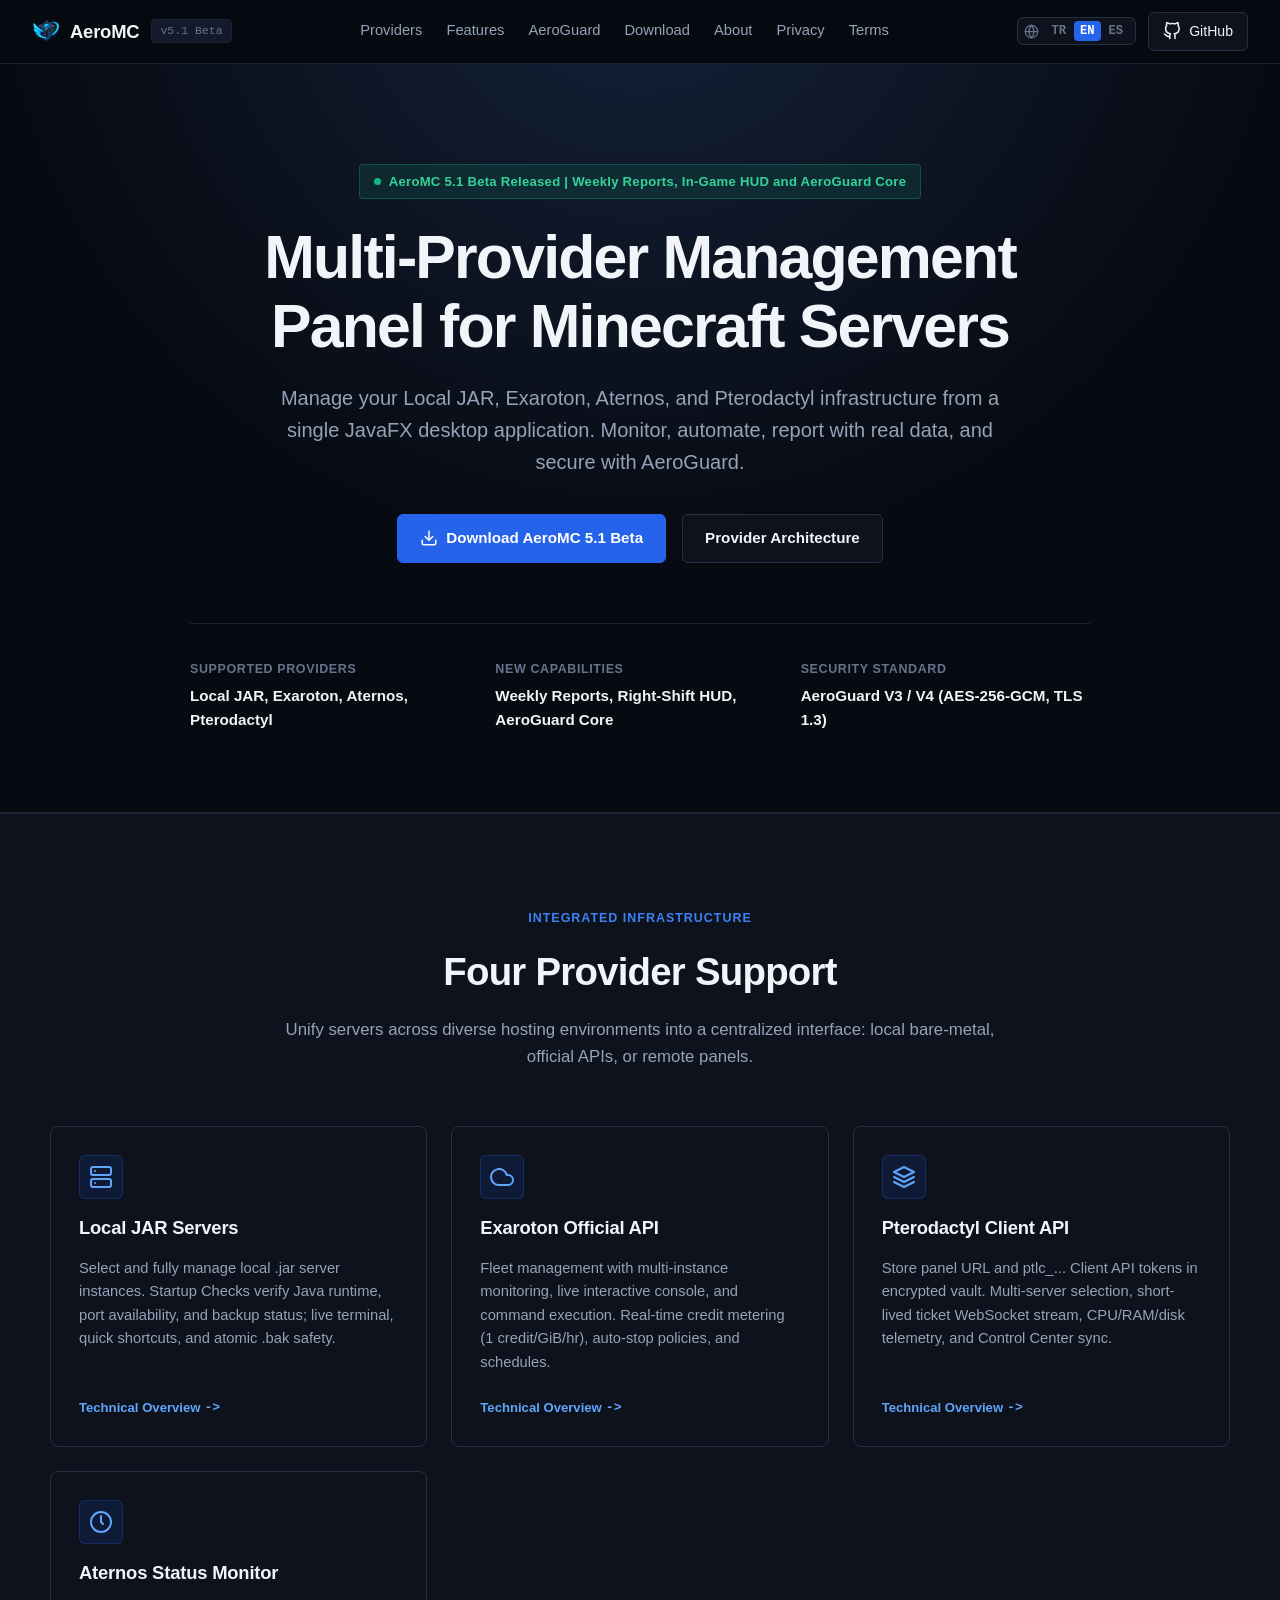
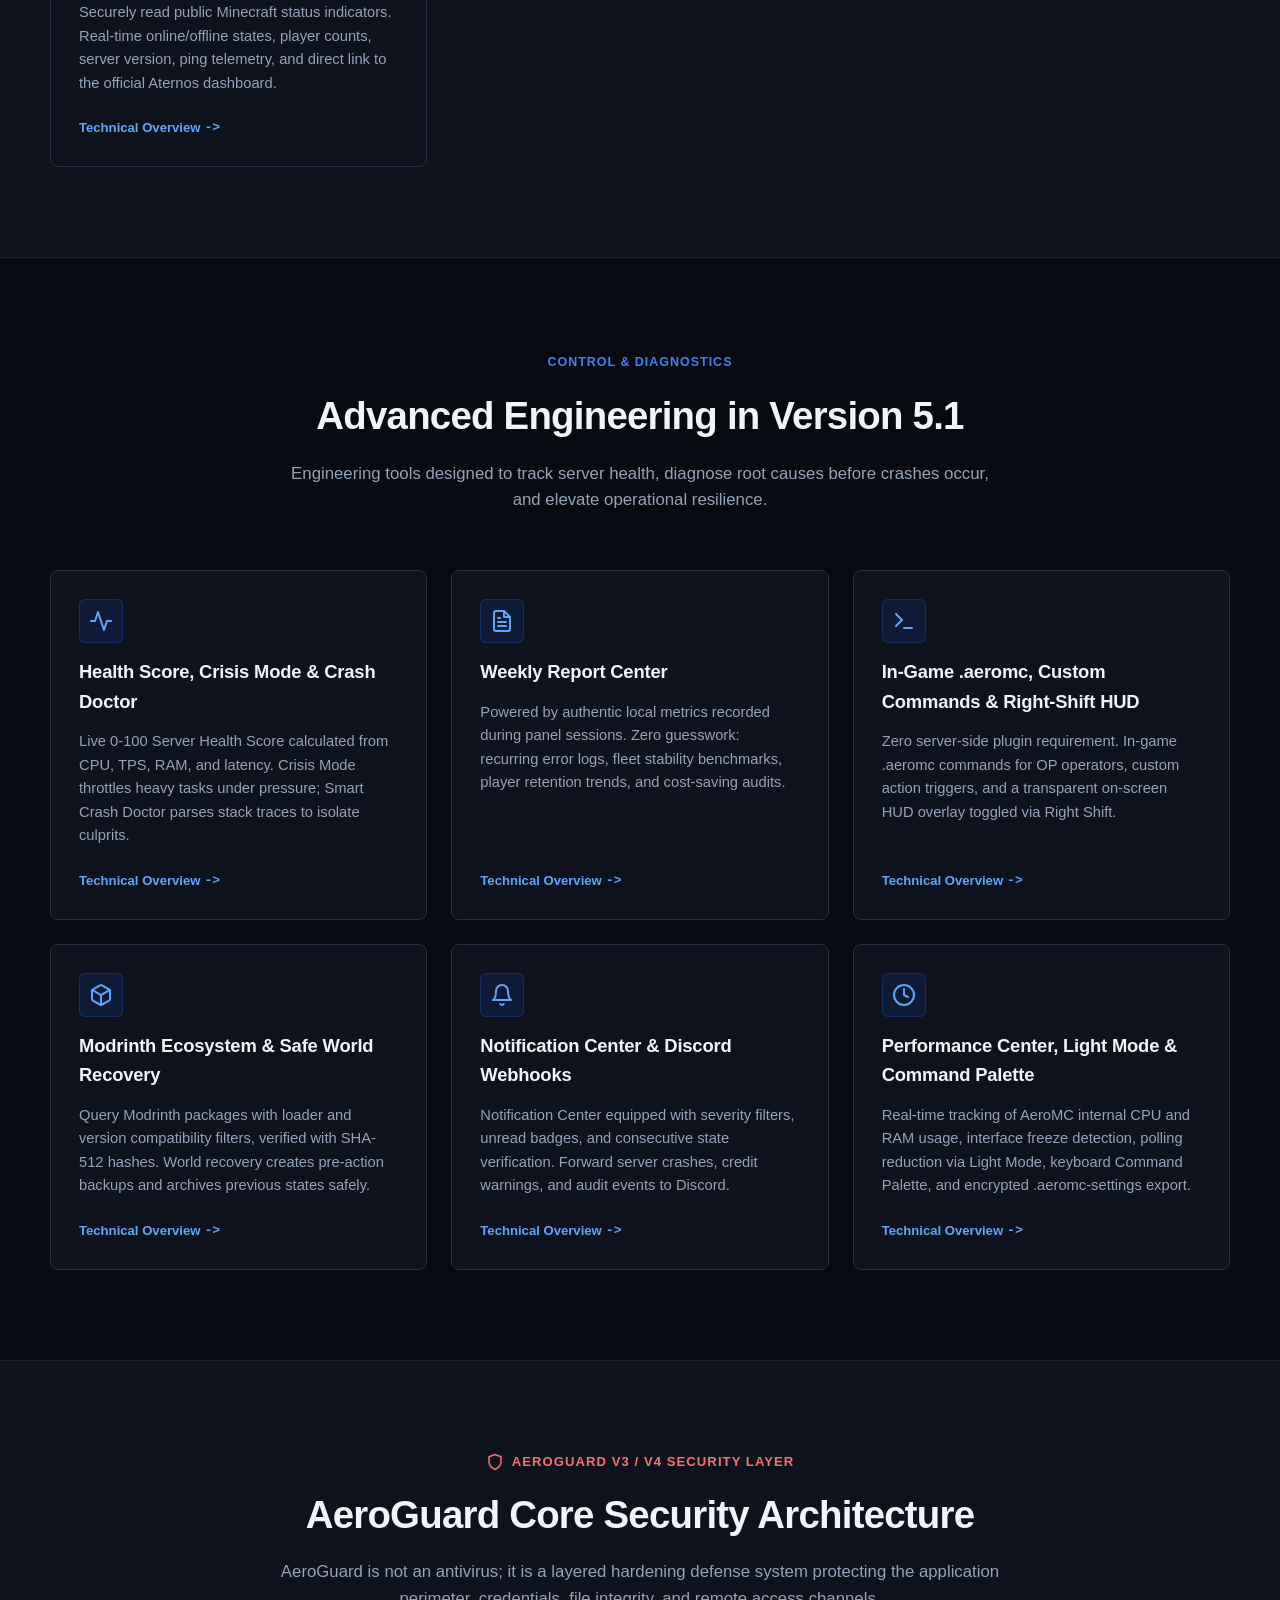
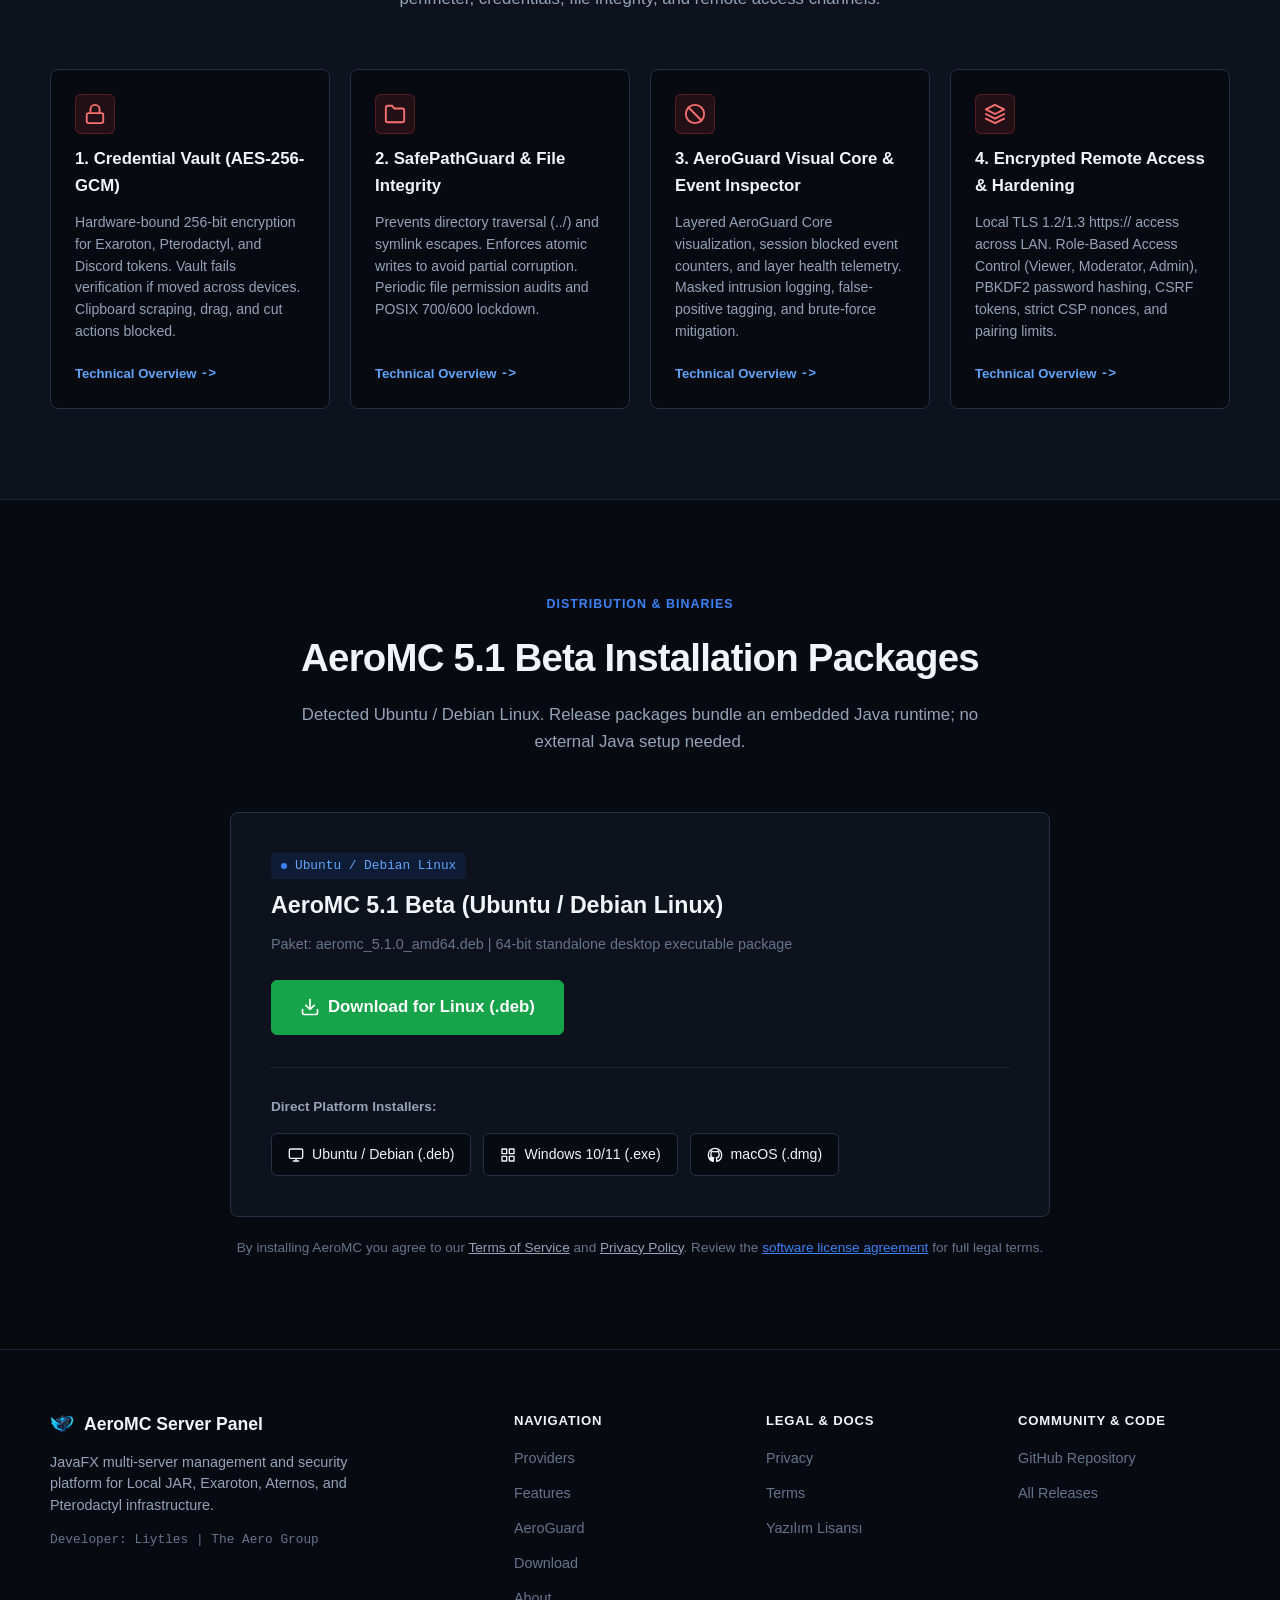
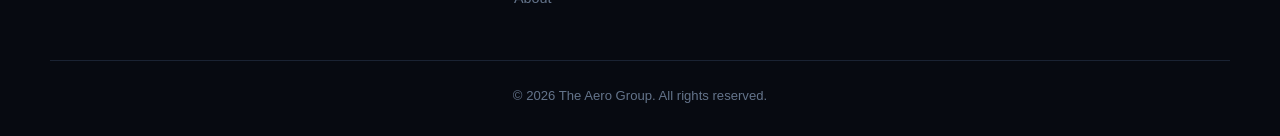
==== commit 683efaa9: "Add files via upload" ====
--- a/index.html
+++ b/index.html
@@ -6,11 +6,33 @@
     <title>AeroMC 5.1 Beta | Çoklu Minecraft Sunucu Yönetim ve Güvenlik Paneli</title>
     <meta name="description" content="Yerel JAR, Exaroton, Aternos ve Pterodactyl için JavaFX çoklu sunucu paneli. Haftalık Rapor Merkezi, eklentisiz oyun içi HUD ve AeroGuard güvenlik katmanı.">
     <link rel="icon" type="image/svg+xml" href="favicon.svg">
-    <link rel="canonical" href="https://aeromc.app/">
+    <link rel="canonical" href="https://www.aerovortex.org/">
     <link rel="stylesheet" href="style.css">
 </head>
 <body>
 
+    <!-- Mobile Device Notice -->
+    <div id="mobile-notice" role="alertdialog" aria-modal="true" aria-labelledby="mobileNoticeTitle" aria-describedby="mobileNoticeDesc">
+        <div class="mobile-notice-box">
+            <img src="aeromc.png" alt="AeroMC" class="mobile-notice-logo">
+            <span class="mobile-notice-badge" data-i18n="mobile.badge">Masaüstü Sürüm</span>
+            <h2 class="mobile-notice-title" id="mobileNoticeTitle" data-i18n="mobile.title">Mobil Sürüm Bulunmamaktadır</h2>
+            <p class="mobile-notice-desc" id="mobileNoticeDesc" data-i18n="mobile.desc">
+                AeroMC Server Panel, JavaFX tabanlı bir masaüstü sunucu yönetim aracıdır. Bu web sitesi ve panel yalnızca masaüstü sistemler (Windows, macOS, Linux) için optimize edilmiştir. Lütfen bir bilgisayardan ziyaret edin.
+            </p>
+            <div class="mobile-notice-actions">
+                <a href="https://github.com/Liytles/AeroMCServerPanel" target="_blank" rel="noopener noreferrer" class="btn btn-primary">
+                    <svg width="18" height="18" viewBox="0 0 24 24" fill="none" stroke="currentColor" stroke-width="2" stroke-linecap="round" stroke-linejoin="round" aria-hidden="true">
+                        <path d="M9 19c-5 1.5-5-2.5-7-3m14 6v-3.87a3.37 3.37 0 0 0-.94-2.61c3.14-.35 6.44-1.54 6.44-7A5.44 5.44 0 0 0 20 4.77 5.07 5.07 0 0 0 19.91 1S18.73.65 16 2.48a13.38 13.38 0 0 0-7 0C6.27.65 5.09 1 5.09 1A5.07 5.07 0 0 0 5 4.77a5.44 5.44 0 0 0-1.5 3.78c0 5.42 3.3 6.61 6.44 7A3.37 3.37 0 0 0 9 18.13V22"></path>
+                    </svg>
+                    <span data-i18n="mobile.github">GitHub'da İncele</span>
+                </a>
+                <button type="button" class="btn-text-bypass" id="btnDismissMobile" data-i18n="mobile.bypass">
+                    Masaüstü siteyi yine de görüntüle
+                </button>
+            </div>
+        </div>
+    </div>
     <header class="navbar">
         <div class="nav-brand">
             <a href="index.html" class="brand-link">
@@ -336,7 +358,7 @@
                             <h3 class="download-title" id="downloadHeading" data-i18n="dl.title">AeroMC 5.1 Beta Masaüstü İstemcisi</h3>
                             <p class="download-meta" id="downloadMetaText">64-bit bağımsız masaüstü ikili paketi</p>
                         </div>
-                        <a href="AeroMC-Linux.deb" class="btn btn-download" id="primaryDownloadBtn" download>
+                        <a href="https://github.com/Liytles/AeroMCServerPanel/releases/download/v5.1.0-beta/aeromc_5.1.0_amd64.deb" class="btn btn-download" id="primaryDownloadBtn" target="_blank" rel="noopener noreferrer">
                             <svg width="20" height="20" viewBox="0 0 24 24" fill="none" stroke="currentColor" stroke-width="2" stroke-linecap="round" stroke-linejoin="round" aria-hidden="true">
                                 <path d="M21 15v4a2 2 0 0 1-2 2H5a2 2 0 0 1-2-2v-4"></path>
                                 <polyline points="7 10 12 15 17 10"></polyline>
@@ -351,7 +373,7 @@
                     <div class="download-alternatives">
                         <span class="alt-label" data-i18n="dl.alt.label">Doğrudan Platform Paketleri:</span>
                         <div class="alt-buttons">
-                            <a href="AeroMC-Linux.deb" class="btn-alt" id="linkLinux" download>
+                            <a href="https://github.com/Liytles/AeroMCServerPanel/releases/download/v5.1.0-beta/aeromc_5.1.0_amd64.deb" class="btn-alt" id="linkLinux" target="_blank" rel="noopener noreferrer">
                                 <svg width="16" height="16" viewBox="0 0 24 24" fill="none" stroke="currentColor" stroke-width="2" stroke-linecap="round" stroke-linejoin="round" aria-hidden="true">
                                     <rect x="2" y="3" width="20" height="14" rx="2" ry="2"></rect>
                                     <line x1="8" y1="21" x2="16" y2="21"></line>
@@ -359,7 +381,7 @@
                                 </svg>
                                 <span>Ubuntu / Debian (.deb)</span>
                             </a>
-                            <a href="AeroMC-Setup.exe" class="btn-alt" id="linkWindows" download>
+                            <a href="https://github.com/Liytles/AeroMCServerPanel/releases/download/v5.1.0-beta/AeroMC-5.1.0.exe" class="btn-alt" id="linkWindows" target="_blank" rel="noopener noreferrer">
                                 <svg width="16" height="16" viewBox="0 0 24 24" fill="none" stroke="currentColor" stroke-width="2" stroke-linecap="round" stroke-linejoin="round" aria-hidden="true">
                                     <rect x="3" y="3" width="7" height="7"></rect>
                                     <rect x="14" y="3" width="7" height="7"></rect>
@@ -368,7 +390,7 @@
                                 </svg>
                                 <span>Windows 10/11 (.exe)</span>
                             </a>
-                            <a href="AeroMC-Installer.dmg" class="btn-alt" id="linkMac" download>
+                            <a href="https://github.com/Liytles/AeroMCServerPanel/releases/download/v5.1.0-beta/AeroMC-5.1.0.dmg" class="btn-alt" id="linkMac" target="_blank" rel="noopener noreferrer">
                                 <svg width="16" height="16" viewBox="0 0 24 24" fill="none" stroke="currentColor" stroke-width="2" stroke-linecap="round" stroke-linejoin="round" aria-hidden="true">
                                     <path d="M12 2a10 10 0 0 0-10 10c0 4.42 2.87 8.17 6.84 9.5.5.08.66-.23.66-.5v-1.69c-2.77.6-3.36-1.34-3.36-1.34-.46-1.16-1.11-1.47-1.11-1.47-.91-.62.07-.6.07-.6 1 .07 1.53 1.03 1.53 1.03.87 1.52 2.34 1.07 2.91.83.1-.65.35-1.09.63-1.34-2.22-.25-4.55-1.11-4.55-4.92 0-1.11.38-2 1.03-2.71-.1-.25-.45-1.29.1-2.64 0 0 .84-.27 2.75 1.02.79-.22 1.65-.33 2.5-.33.85 0 1.71.11 2.5.33 1.91-1.29 2.75-1.02 2.75-1.02.55 1.35.2 2.39.1 2.64.65.71 1.03 1.6 1.03 2.71 0 3.82-2.34 4.66-4.57 4.91.36.31.69.92.69 1.85V21c0 .27.16.59.67.5C19.14 20.16 22 16.42 22 12A10 10 0 0 0 12 2z"></path>
                                 </svg>
--- a/style.css
+++ b/style.css
@@ -1023,4 +1023,117 @@
         width: 100%;
         justify-content: center;
     }
-}+}
+/* ==========================================================================
+   Mobile Notice Overlay
+   ========================================================================== */
+
+#mobile-notice {
+    display: none;
+    position: fixed;
+    inset: 0;
+    z-index: 99999;
+    background: var(--bg-base);
+    align-items: center;
+    justify-content: center;
+    padding: 32px 20px;
+    overflow-y: auto;
+}
+
+body.mobile-active #mobile-notice {
+    display: flex;
+}
+
+body.mobile-active {
+    overflow: hidden !important;
+}
+
+@media (max-width: 820px) {
+    #mobile-notice {
+        display: flex;
+    }
+    body:not(.mobile-bypassed) {
+        overflow: hidden !important;
+    }
+}
+
+.mobile-notice-box {
+    max-width: 440px;
+    width: 100%;
+    text-align: center;
+    display: flex;
+    flex-direction: column;
+    align-items: center;
+    gap: 16px;
+    background: var(--bg-surface);
+    border: 1px solid var(--border-default);
+    border-radius: var(--radius-lg);
+    padding: 36px 24px;
+}
+
+.mobile-notice-logo {
+    width: 64px;
+    height: 64px;
+    object-fit: contain;
+    opacity: 0.95;
+}
+
+.mobile-notice-badge {
+    font-family: var(--font-mono);
+    font-size: 0.72rem;
+    font-weight: 700;
+    letter-spacing: 0.12em;
+    color: #60a5fa;
+    background: var(--accent-blue-subtle);
+    border: 1px solid rgba(59, 130, 246, 0.25);
+    padding: 4px 12px;
+    border-radius: var(--radius-sm);
+    text-transform: uppercase;
+    display: inline-block;
+}
+
+.mobile-notice-title {
+    font-size: 1.35rem;
+    font-weight: 800;
+    color: var(--text-primary);
+    letter-spacing: -0.02em;
+    margin: 0;
+    line-height: 1.25;
+}
+
+.mobile-notice-desc {
+    font-size: 0.92rem;
+    color: var(--text-secondary);
+    line-height: 1.6;
+    margin: 0;
+}
+
+.mobile-notice-actions {
+    display: flex;
+    flex-direction: column;
+    gap: 12px;
+    width: 100%;
+    margin-top: 8px;
+}
+
+.mobile-notice-actions .btn {
+    width: 100%;
+    justify-content: center;
+}
+
+.btn-text-bypass {
+    background: transparent;
+    border: none;
+    color: var(--text-muted);
+    font-family: var(--font-sans);
+    font-size: 0.82rem;
+    cursor: pointer;
+    padding: 8px 12px;
+    transition: color var(--transition-fast);
+}
+
+.btn-text-bypass:hover {
+    color: var(--text-primary);
+    text-decoration: underline;
+}
+
